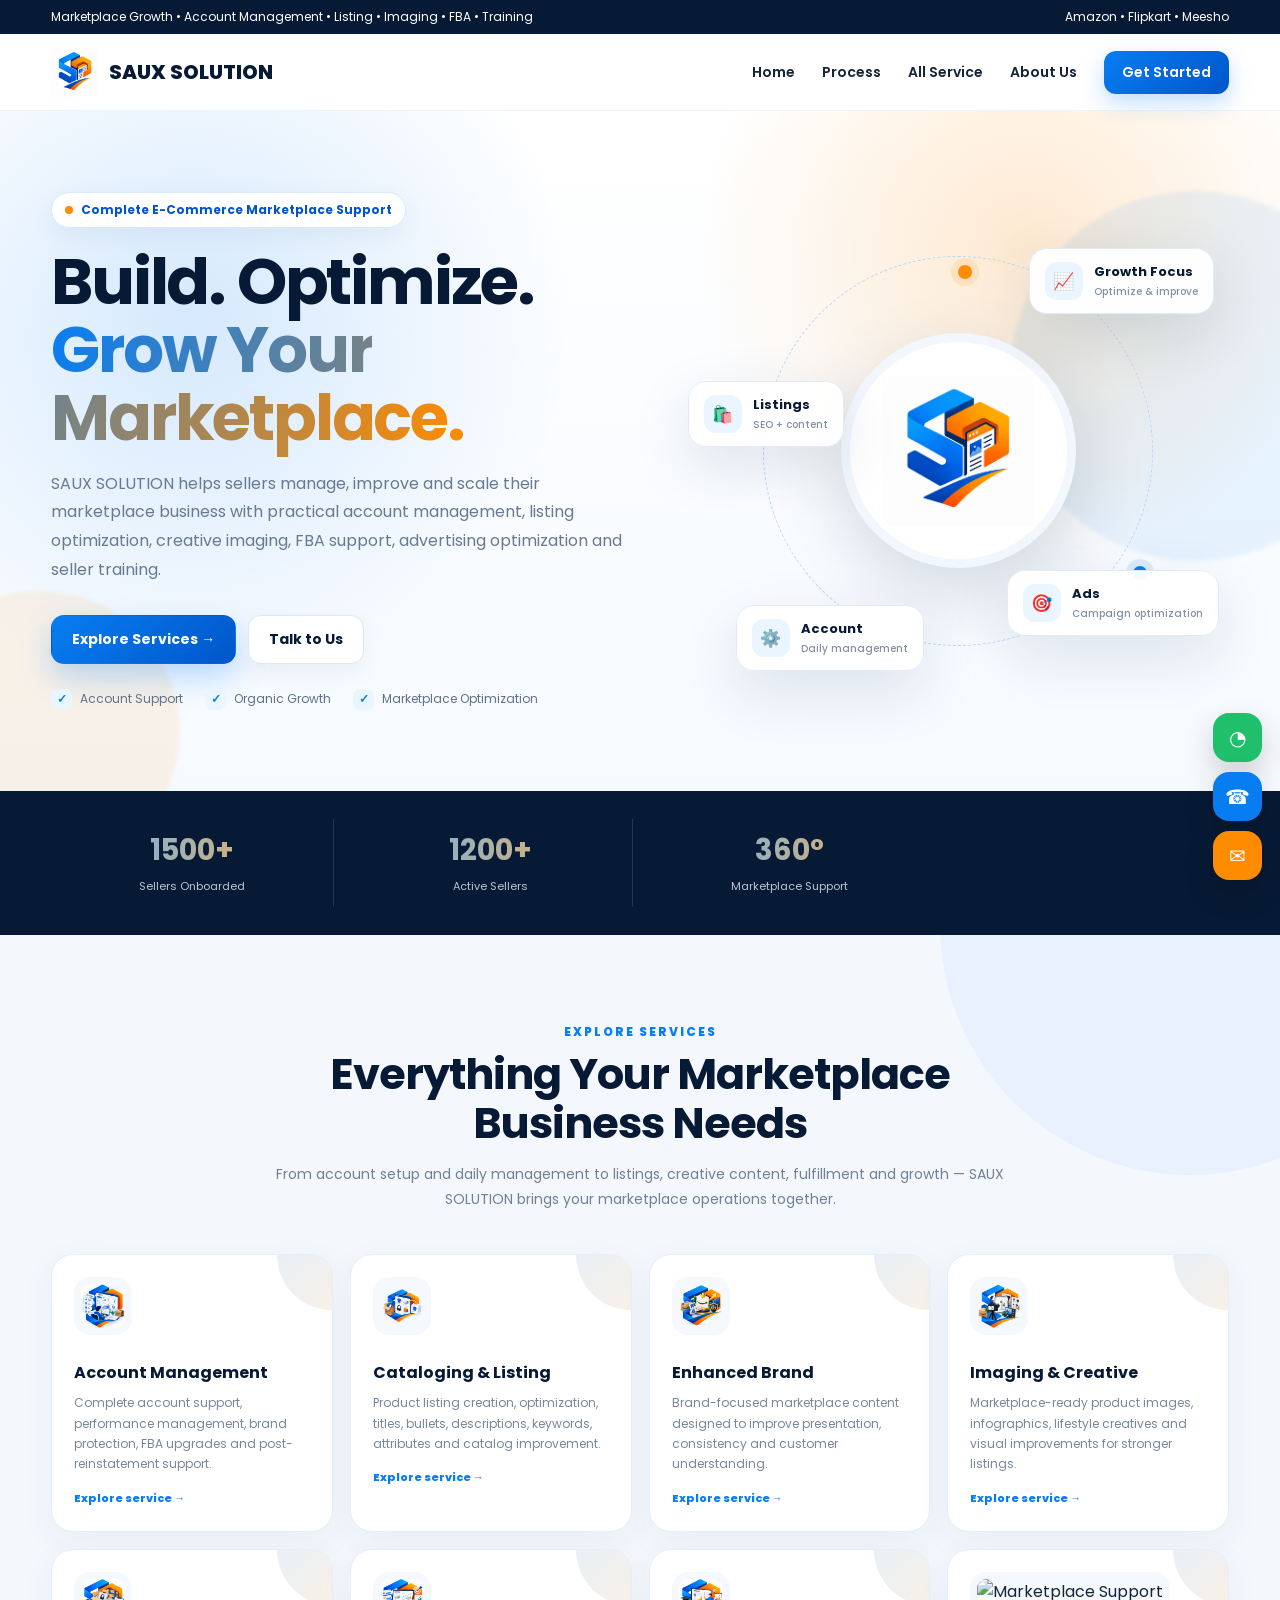
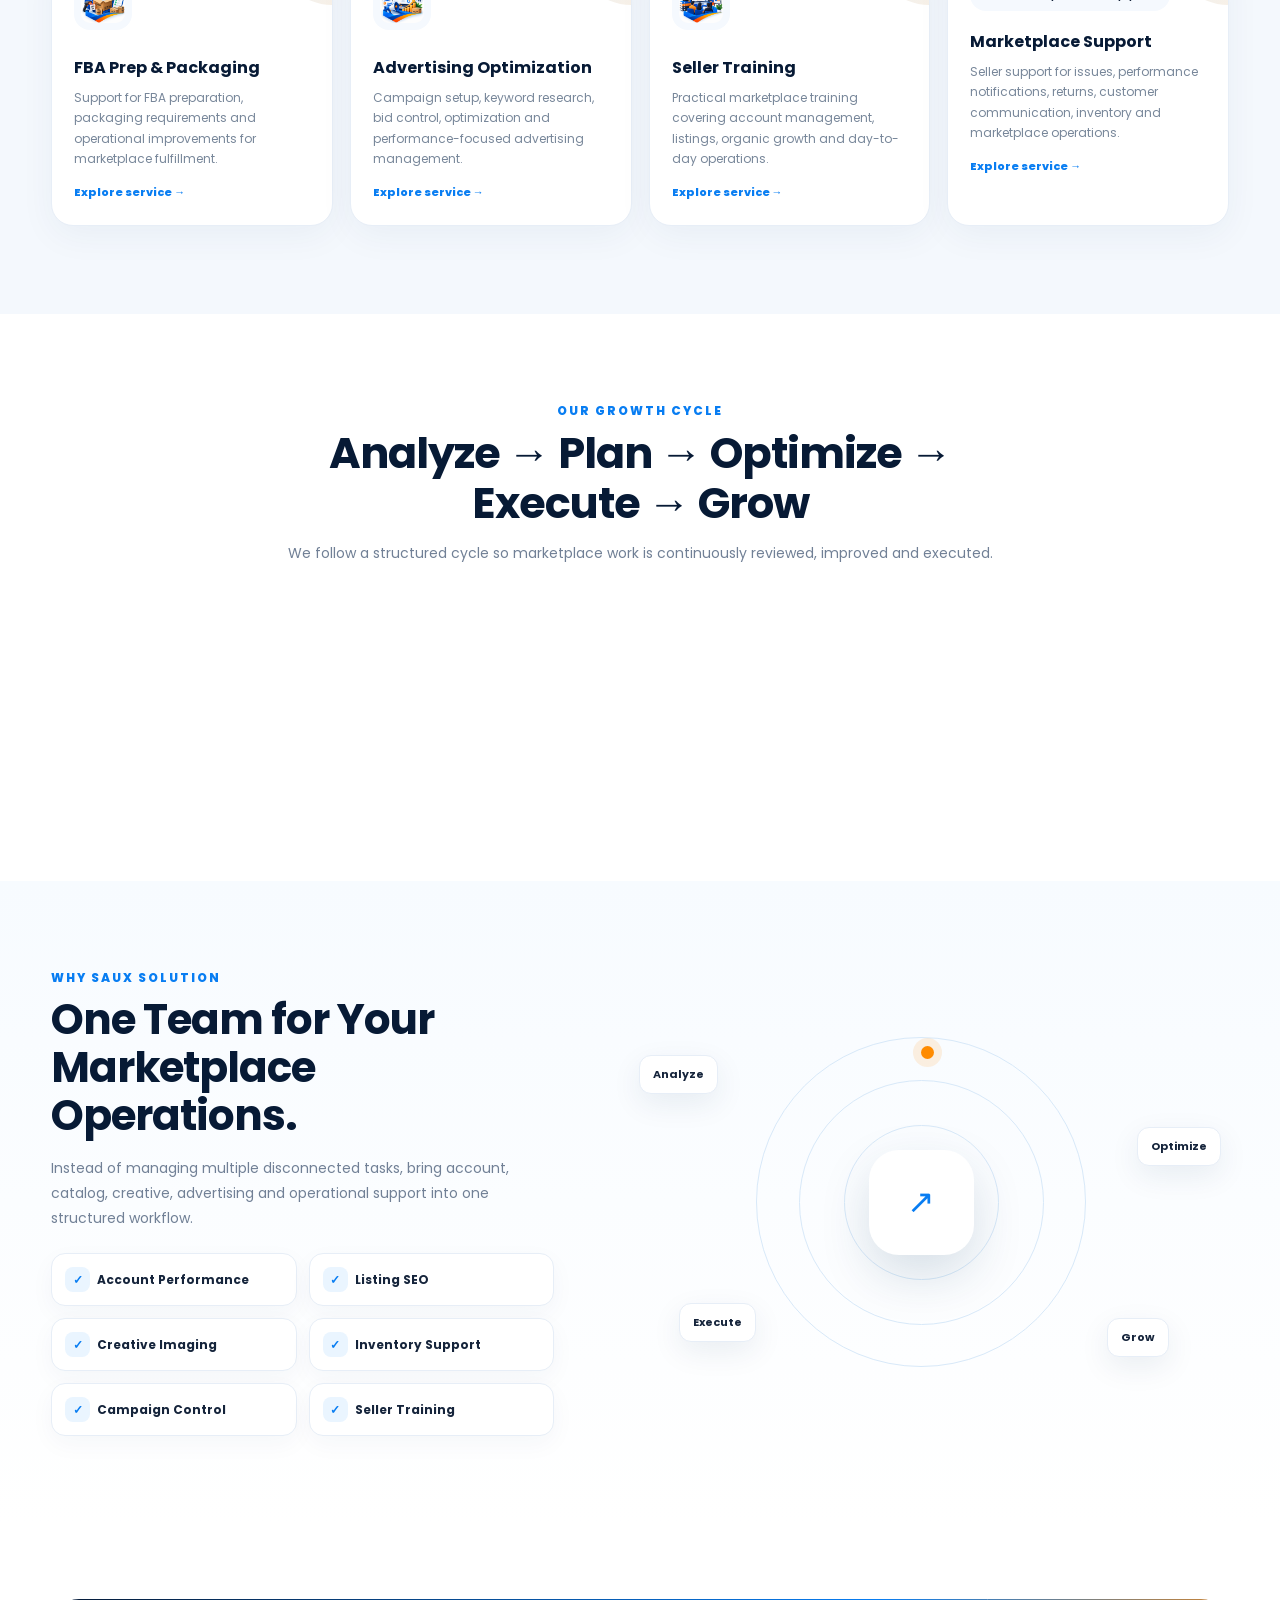
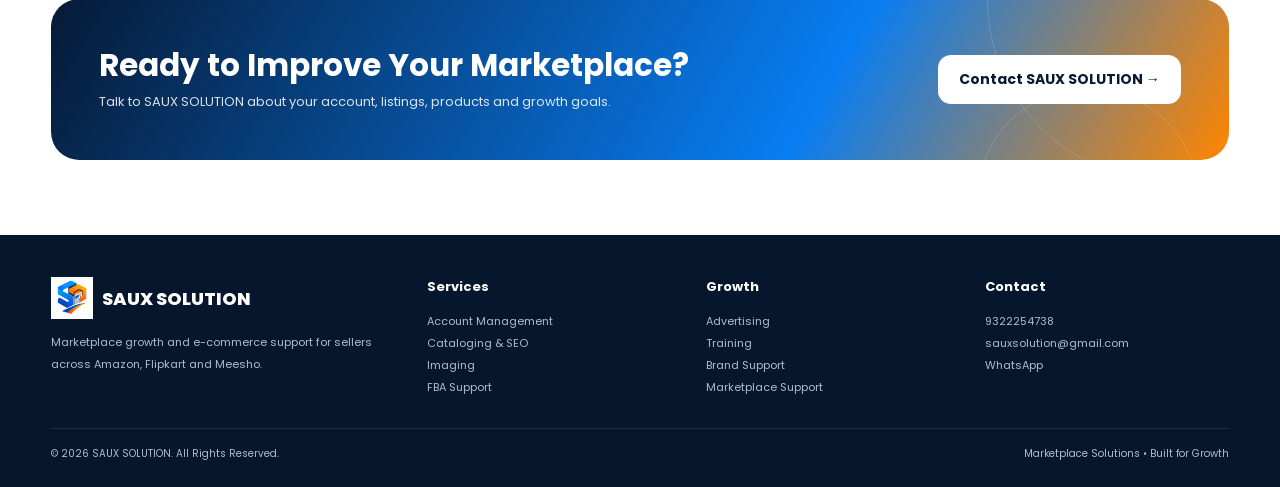
==== index.html @ 739a2279 "Update index.html" ====
<!DOCTYPE html>
<html lang="en">
<head>
<meta charset="UTF-8">
<meta name="viewport" content="width=device-width, initial-scale=1.0">
<title>SAUX SOLUTION | E-Commerce Growth & Marketplace Solutions</title>
<meta name="description" content="SAUX SOLUTION helps sellers grow across Amazon with account management, listing optimization, imaging, FBA support, advertising, training and marketplace solutions.">
<link rel="preconnect" href="https://fonts.googleapis.com">
<link rel="preconnect" href="https://fonts.gstatic.com" crossorigin>
<link href="https://fonts.googleapis.com/css2?family=Poppins:wght@400;500;600;700;800&display=swap" rel="stylesheet">

<style>
:root{
  --blue:#087df2;
  --blue2:#0056c9;
  --orange:#ff8b00;
  --orange2:#ff5a00;
  --navy:#071a35;
  --text:#15243b;
  --muted:#718096;
  --soft:#f4f8fd;
  --white:#fff;
  --line:#e7eef7;
  --shadow:0 20px 60px rgba(9,48,91,.12);
}
*{box-sizing:border-box;margin:0;padding:0}
html{scroll-behavior:smooth}
body{font-family:Poppins,Arial,sans-serif;color:var(--text);background:#fff;overflow-x:hidden}
a{text-decoration:none;color:inherit}
button{font:inherit}
.container{width:min(1180px,92%);margin:auto}
.topbar{background:var(--navy);color:#fff;font-size:12px;padding:8px 0}
.topbar .container{display:flex;justify-content:space-between;gap:20px}
header{position:sticky;top:0;z-index:1000;background:rgba(255,255,255,.94);backdrop-filter:blur(16px);border-bottom:1px solid rgba(8,125,242,.08)}
.nav{height:76px;display:flex;align-items:center;justify-content:space-between}
.brand{display:flex;align-items:center;gap:10px;font-weight:800;font-size:20px;color:var(--navy)}
.brand img{width:48px;height:48px;object-fit:contain}
.navlinks{display:flex;align-items:center;gap:27px;font-size:14px;font-weight:600}
.navlinks a{position:relative}
.navlinks a:after{content:"";position:absolute;left:0;bottom:-8px;width:0;height:2px;background:linear-gradient(90deg,var(--blue),var(--orange));transition:.3s}
.navlinks a:hover:after{width:100%}
.nav-cta{padding:11px 18px;border-radius:12px;color:#fff!important;background:linear-gradient(135deg,var(--blue),var(--blue2));box-shadow:0 9px 22px rgba(8,125,242,.25)}
.nav-cta:after{display:none}

.hero{position:relative;min-height:680px;display:flex;align-items:center;overflow:hidden;background:
 radial-gradient(circle at 80% 20%,rgba(255,139,0,.18),transparent 28%),
 radial-gradient(circle at 15% 30%,rgba(8,125,242,.16),transparent 32%),
 linear-gradient(180deg,#fff,#f6faff)}
.blob{position:absolute;border-radius:50%;filter:blur(2px);pointer-events:none}
.blob.one{width:370px;height:370px;background:rgba(8,125,242,.08);right:-100px;top:80px;animation:float 8s ease-in-out infinite}
.blob.two{width:280px;height:280px;background:rgba(255,139,0,.09);left:-100px;bottom:-80px;animation:float 10s ease-in-out infinite reverse}
.hero-grid{display:grid;grid-template-columns:1.04fr .96fr;gap:50px;align-items:center;position:relative;z-index:2}
.badge{display:inline-flex;align-items:center;gap:8px;padding:8px 13px;border:1px solid #d9e9fb;background:#fff;border-radius:999px;color:var(--blue2);font-size:12px;font-weight:700;box-shadow:0 8px 25px rgba(9,48,91,.06)}
.pulse-dot{width:8px;height:8px;background:var(--orange);border-radius:50%;box-shadow:0 0 0 0 rgba(255,139,0,.55);animation:pulse 1.8s infinite}
.hero h1{font-size:clamp(40px,5vw,68px);line-height:1.06;letter-spacing:-2.2px;margin:20px 0 18px;color:var(--navy)}
.hero h1 span{background:linear-gradient(100deg,var(--blue),var(--orange));-webkit-background-clip:text;background-clip:text;color:transparent}
.hero p{max-width:610px;color:#687992;font-size:16px;line-height:1.8}
.actions{display:flex;gap:12px;margin:30px 0 25px;flex-wrap:wrap}
.btn{display:inline-flex;align-items:center;justify-content:center;gap:9px;padding:13px 20px;border-radius:13px;font-size:14px;font-weight:700;transition:.25s;border:1px solid transparent}
.btn:hover{transform:translateY(-3px)}
.btn-primary{background:linear-gradient(135deg,var(--blue),var(--blue2));color:#fff;box-shadow:0 14px 30px rgba(8,125,242,.25)}
.btn-secondary{background:#fff;border-color:#dce8f5;color:var(--navy);box-shadow:0 9px 25px rgba(9,48,91,.06)}
.trust{display:flex;gap:22px;flex-wrap:wrap;margin-top:12px}
.trust-item{display:flex;align-items:center;gap:8px;color:#607088;font-size:12px}
.check{width:21px;height:21px;border-radius:7px;display:grid;place-items:center;background:#e9f6ff;color:var(--blue);font-weight:800}

.hero-visual{position:relative;min-height:510px;display:grid;place-items:center}
.orbit{width:390px;height:390px;border-radius:50%;border:1px dashed #b9d7f7;position:absolute;animation:spin 26s linear infinite}
.orbit:before,.orbit:after{content:"";position:absolute;width:14px;height:14px;border-radius:50%;background:var(--orange);top:8px;left:50%;box-shadow:0 0 0 7px rgba(255,139,0,.12)}
.orbit:after{top:auto;left:auto;right:5px;bottom:65px;background:var(--blue);box-shadow:0 0 0 7px rgba(8,125,242,.12)}
.core{width:235px;height:235px;border-radius:50%;background:#fff;box-shadow:0 25px 70px rgba(7,42,81,.16);display:flex;align-items:center;justify-content:center;position:relative;z-index:3;border:9px solid #f1f7fd}
.core img{width:150px;height:150px;object-fit:contain}
.float-card{position:absolute;background:rgba(255,255,255,.96);border:1px solid #e1ecf8;box-shadow:var(--shadow);border-radius:18px;padding:13px 15px;display:flex;align-items:center;gap:11px;font-size:12px;font-weight:700;z-index:5}
.float-card b{display:block;font-size:13px;color:var(--navy)}
.float-card small{display:block;color:#8390a2;font-weight:500;margin-top:2px}
.f-icon{width:38px;height:38px;border-radius:12px;display:grid;place-items:center;font-size:17px;background:#eaf5ff}
.fc1{top:52px;right:15px;animation:float 5s ease-in-out infinite}
.fc2{left:0;top:185px;animation:float 6s ease-in-out infinite .7s}
.fc3{right:10px;bottom:70px;animation:float 5.5s ease-in-out infinite 1.2s}
.fc4{left:48px;bottom:35px;animation:float 6.5s ease-in-out infinite 1.7s}

.section{padding:88px 0}
.section-head{text-align:center;max-width:730px;margin:0 auto 42px}
.kicker{font-size:12px;text-transform:uppercase;letter-spacing:2px;font-weight:800;color:var(--blue);margin-bottom:9px}
.section-head h2{font-size:clamp(30px,4vw,43px);line-height:1.15;color:var(--navy);letter-spacing:-1px}
.section-head p{margin-top:13px;color:var(--muted);font-size:14px;line-height:1.8}

.services{background:var(--soft);position:relative;overflow:hidden}
.services:before{content:"";position:absolute;width:500px;height:500px;border-radius:50%;background:rgba(8,125,242,.05);top:-260px;right:-160px}
.service-grid{display:grid;grid-template-columns:repeat(4,1fr);gap:17px;position:relative}
.service-card{background:#fff;border:1px solid var(--line);border-radius:22px;padding:22px;min-height:235px;position:relative;overflow:hidden;transition:.3s;box-shadow:0 10px 35px rgba(15,55,95,.05)}
.service-card:hover{transform:translateY(-8px);box-shadow:0 20px 50px rgba(15,55,95,.12);border-color:#cce4fb}
.service-card:after{content:"";position:absolute;width:110px;height:110px;border-radius:50%;right:-55px;top:-55px;background:linear-gradient(135deg,rgba(8,125,242,.12),rgba(255,139,0,.12))}
.service-img{width:58px;height:58px;border-radius:16px;object-fit:contain;padding:7px;background:#f5f9fe;margin-bottom:18px}
.service-card h3{font-size:16px;color:var(--navy);margin-bottom:8px}
.service-card p{font-size:12px;line-height:1.7;color:#78879a}
.service-link{display:inline-flex;margin-top:15px;font-size:11px;font-weight:800;color:var(--blue);gap:5px}
  
.process{background:#fff}
.process-grid{display:grid;grid-template-columns:repeat(5,1fr);gap:12px}
.process-card{text-align:center;padding:24px 12px;position:relative}
.process-card:not(:last-child):after{content:"";position:absolute;width:100%;height:2px;top:48px;left:60%;background:linear-gradient(90deg,#c9e2fb,#ffd7a4)}
.process-no{width:58px;height:58px;border-radius:18px;margin:0 auto 15px;display:grid;place-items:center;color:#fff;font-weight:800;background:linear-gradient(135deg,var(--blue),var(--orange));box-shadow:0 10px 25px rgba(8,125,242,.18)}
.process-card h3{font-size:14px;color:var(--navy)}
.process-card p{font-size:11px;color:#8490a0;margin-top:7px;line-height:1.6}

.growth{background:linear-gradient(180deg,#f7fbff,#fff);overflow:hidden}
.growth-wrap{display:grid;grid-template-columns:.9fr 1.1fr;gap:60px;align-items:center}
.growth-copy h2{font-size:42px;line-height:1.15;color:var(--navy);letter-spacing:-1px}
.growth-copy p{font-size:14px;line-height:1.8;color:var(--muted);margin:15px 0 22px}
.points{display:grid;grid-template-columns:1fr 1fr;gap:12px}
.point{padding:13px;border-radius:14px;background:#fff;border:1px solid var(--line);font-size:12px;font-weight:700;box-shadow:0 8px 25px rgba(9,48,91,.04)}
.point span{display:inline-grid;place-items:center;width:25px;height:25px;border-radius:8px;background:#eaf5ff;color:var(--blue);margin-right:7px}
.growth-animation{height:370px;position:relative;display:grid;place-items:center}
.ring{position:absolute;border-radius:50%;border:1px solid #d8e9f9}
.r1{width:330px;height:330px;animation:spin 18s linear infinite}
.r2{width:245px;height:245px;animation:spin 12s linear infinite reverse}
.r3{width:155px;height:155px}
.ring-dot{position:absolute;width:13px;height:13px;border-radius:50%;background:var(--orange);top:8px;left:50%;box-shadow:0 0 0 8px rgba(255,139,0,.12)}
.growth-center{width:105px;height:105px;border-radius:30px;background:#fff;box-shadow:0 20px 50px rgba(8,54,95,.15);display:grid;place-items:center;color:var(--blue);font-size:33px;z-index:2}
.growth-tag{position:absolute;background:#fff;border:1px solid var(--line);padding:10px 13px;border-radius:12px;box-shadow:0 10px 30px rgba(9,48,91,.08);font-size:11px;font-weight:700}
.gt1{top:38px;left:25px}.gt2{right:8px;top:110px}.gt3{left:65px;bottom:45px}.gt4{right:60px;bottom:30px}

.stats{padding:28px 0;background:var(--navy);color:#fff}
.stats-grid{display:grid;grid-template-columns:repeat(4,1fr);gap:15px}
.stat{text-align:center;padding:10px;border-right:1px solid rgba(255,255,255,.12)}
.stat:last-child{border-right:0}
.stat strong{display:block;font-size:29px;background:linear-gradient(90deg,#5bb2ff,#ffb04a);-webkit-background-clip:text;background-clip:text;color:transparent}
.stat span{font-size:11px;color:#b9c6d8}

.cta{padding:75px 0}
.cta-box{border-radius:28px;padding:48px;position:relative;overflow:hidden;color:#fff;background:linear-gradient(120deg,#061a36,#087df2 65%,#ff8500)}
.cta-box:before,.cta-box:after{content:"";position:absolute;border:1px solid rgba(255,255,255,.15);border-radius:50%}
.cta-box:before{width:360px;height:360px;right:-120px;top:-180px}
.cta-box:after{width:220px;height:220px;right:30px;bottom:-150px}
.cta-content{position:relative;z-index:2;display:flex;align-items:center;justify-content:space-between;gap:25px}
.cta h2{font-size:31px;line-height:1.2}
.cta p{font-size:13px;opacity:.85;margin-top:8px}
.cta .btn{background:#fff;color:var(--navy)}

footer{background:#06162c;color:#aebdd0;padding:42px 0 25px}
.footer-grid{display:grid;grid-template-columns:1.4fr 1fr 1fr 1fr;gap:35px}
.footer-brand{color:#fff;font-size:18px;font-weight:800;display:flex;align-items:center;gap:9px;margin-bottom:12px}
.footer-brand img{width:42px;height:42px;object-fit:contain}
footer h4{color:#fff;font-size:13px;margin-bottom:13px}
footer a,footer p{font-size:11px;line-height:2}
.footer-bottom{border-top:1px solid rgba(255,255,255,.1);margin-top:30px;padding-top:17px;display:flex;justify-content:space-between;font-size:10px}

.floating{position:fixed;right:18px;bottom:20px;z-index:2000;display:flex;flex-direction:column;gap:10px}
.float-btn{width:49px;height:49px;border-radius:16px;display:grid;place-items:center;color:#fff;font-size:20px;box-shadow:0 12px 30px rgba(0,0,0,.18);transition:.25s}
.float-btn:hover{transform:translateY(-4px) scale(1.04)}
.whatsapp{background:#20bf6b}.phone{background:var(--blue)}.email{background:var(--orange)}

@keyframes float{0%,100%{transform:translateY(0)}50%{transform:translateY(-12px)}}
@keyframes spin{to{transform:rotate(360deg)}}
@keyframes pulse{70%{box-shadow:0 0 0 9px rgba(255,139,0,0)}100%{box-shadow:0 0 0 0 rgba(255,139,0,0)}}

@media(max-width:1000px){
  .navlinks{gap:14px}.hero-grid,.growth-wrap{grid-template-columns:1fr}.hero{min-height:auto;padding:70px 0}.hero-visual{min-height:440px}.service-grid{grid-template-columns:repeat(2,1fr)}.process-grid{grid-template-columns:repeat(3,1fr)}.process-card:after{display:none}.footer-grid{grid-template-columns:2fr 1fr 1fr}
}
@media(max-width:700px){
  .topbar{display:none}.nav{height:66px}.brand img{width:42px;height:42px}.brand{font-size:17px}.navlinks a:not(.nav-cta){display:none}.hero{padding:48px 0 35px}.hero h1{font-size:41px;letter-spacing:-1.5px}.hero p{font-size:14px}.hero-visual{transform:scale(.82);margin:-30px 0 -55px;min-height:390px}.service-grid,.market-grid,.stats-grid{grid-template-columns:1fr}.process-grid{grid-template-columns:1fr 1fr}.growth-copy h2{font-size:34px}.points{grid-template-columns:1fr}.cta-box{padding:34px 25px}.cta-content{flex-direction:column;align-items:flex-start}.footer-grid{grid-template-columns:1fr 1fr}.footer-grid>div:first-child{grid-column:1/-1}.footer-bottom{flex-direction:column;gap:6px}.section{padding:65px 0}
}
@media(max-width:430px){
  .service-grid{grid-template-columns:1fr}.process-grid{grid-template-columns:1fr}.hero-visual{transform:scale(.72);margin:-70px 0 -90px}.footer-grid{grid-template-columns:1fr}
}
</style>
</head>

<body>
<div class="topbar">
  <div class="container">
    <span>Marketplace Growth • Account Management • Listing • Imaging • FBA • Training</span>
    <span>Amazon • Flipkart • Meesho</span>
  </div>
</div>

<header>
  <div class="container nav">
    <a class="brand" href="index.html">
      <img src="assets/logo.png" alt="SAUX SOLUTION">
      <span>SAUX SOLUTION</span>
    </a>
    <nav class="navlinks">
      <a href="index.html">Home</a>
      <a href="#process">Process</a>
      <a href="service.html">All Service</a>
      <a href="about.html">About Us</a>
      <a class="nav-cta" href="#contact">Get Started</a>
    </nav>
  </div>
</header>

<main>
<section class="hero">
  <div class="blob one"></div><div class="blob two"></div>
  <div class="container hero-grid">
    <div>
      <div class="badge"><i class="pulse-dot"></i> Complete E-Commerce Marketplace Support</div>
      <h1>Build. Optimize.<br><span>Grow Your Marketplace.</span></h1>
      <p>
        SAUX SOLUTION helps sellers manage, improve and scale their marketplace
        business with practical account management, listing optimization,
        creative imaging, FBA support, advertising optimization and seller training.
      </p>
      <div class="actions">
        <a class="btn btn-primary" href="service.html">Explore Services →</a>
        <a class="btn btn-secondary" href="tel:9322254738">Talk to Us</a>
      </div>
      <div class="trust">
        <div class="trust-item"><span class="check">✓</span> Account Support</div>
        <div class="trust-item"><span class="check">✓</span> Organic Growth</div>
        <div class="trust-item"><span class="check">✓</span> Marketplace Optimization</div>
      </div>
    </div>

    <div class="hero-visual">
      <div class="orbit"></div>
      <div class="core"><img src="assets/logo.png" alt="SAUX SOLUTION Logo"></div>

      <div class="float-card fc1">
        <div class="f-icon">📈</div><div><b>Growth Focus</b><small>Optimize & improve</small></div>
      </div>
      <div class="float-card fc2">
        <div class="f-icon">🛍️</div><div><b>Listings</b><small>SEO + content</small></div>
      </div>
      <div class="float-card fc3">
        <div class="f-icon">🎯</div><div><b>Ads</b><small>Campaign optimization</small></div>
      </div>
      <div class="float-card fc4">
        <div class="f-icon">⚙️</div><div><b>Account</b><small>Daily management</small></div>
      </div>
    </div>
  </div>
</section>

<section class="stats">
  <div class="container stats-grid">
    <div class="stat"><strong>1500+</strong><span>Sellers Onboarded</span></div>
    <div class="stat"><strong>1200+</strong><span>Active Sellers</span></div>
    <div class="stat"><strong>360°</strong><span>Marketplace Support</span></div>
  </div>
</section>

<section class="section services" id="services">
  <div class="container">
    <div class="section-head">
      <div class="kicker">Explore Services</div>
      <h2>Everything Your Marketplace Business Needs</h2>
      <p>From account setup and daily management to listings, creative content, fulfillment and growth — SAUX SOLUTION brings your marketplace operations together.</p>
    </div>

    <div class="service-grid">
      <a class="service-card" href="service.html#account-management">
        <img class="service-img" src="assets/Account Management.png" alt="Account Management">
        <h3>Account Management</h3>
        <p>Complete account support, performance management, brand protection, FBA upgrades and post-reinstatement support.</p>
        <span class="service-link">Explore service →</span>
      </a>
      <a class="service-card" href="service.html#cataloging">
        <img class="service-img" src="assets/Cataloging.png" alt="Cataloging">
        <h3>Cataloging & Listing</h3>
        <p>Product listing creation, optimization, titles, bullets, descriptions, keywords, attributes and catalog improvement.</p>
        <span class="service-link">Explore service →</span>
      </a>
      <a class="service-card" href="service.html#brand">
        <img class="service-img" src="assets/Enhanced Brand.png" alt="Enhanced Brand">
        <h3>Enhanced Brand</h3>
        <p>Brand-focused marketplace content designed to improve presentation, consistency and customer understanding.</p>
        <span class="service-link">Explore service →</span>
      </a>
      <a class="service-card" href="service.html#imaging">
        <img class="service-img" src="assets/Imaging.png" alt="Imaging">
        <h3>Imaging & Creative</h3>
        <p>Marketplace-ready product images, infographics, lifestyle creatives and visual improvements for stronger listings.</p>
        <span class="service-link">Explore service →</span>
      </a>
      <a class="service-card" href="service.html#fba">
        <img class="service-img" src="assets/FBA Prep & Packaging.png" alt="FBA Prep and Packaging">
        <h3>FBA Prep & Packaging</h3>
        <p>Support for FBA preparation, packaging requirements and operational improvements for marketplace fulfillment.</p>
        <span class="service-link">Explore service →</span>
      </a>
      <a class="service-card" href="service.html#advertising">
        <img class="service-img" src="assets/Advertising Optimization.png" alt="Advertising Optimization">
        <h3>Advertising Optimization</h3>
        <p>Campaign setup, keyword research, bid control, optimization and performance-focused advertising management.</p>
        <span class="service-link">Explore service →</span>
      </a>
      <a class="service-card" href="service.html#training">
        <img class="service-img" src="assets/Training.png" alt="Training">
        <h3>Seller Training</h3>
        <p>Practical marketplace training covering account management, listings, organic growth and day-to-day operations.</p>
        <span class="service-link">Explore service →</span>
      </a>
      <a class="service-card" href="service.html#support">
        <img class="service-img" src="assets/Support.png" alt="Marketplace Support">
        <h3>Marketplace Support</h3>
        <p>Seller support for issues, performance notifications, returns, customer communication, inventory and marketplace operations.</p>
        <span class="service-link">Explore service →</span>
      </a>
    </div>
  </div>
</section>
  
<section class="section process" id="process">
  <div class="container">
    <div class="section-head">
      <div class="kicker">Our Growth Cycle</div>
      <h2>Analyze → Plan → Optimize → Execute → Grow</h2>
      <p>We follow a structured cycle so marketplace work is continuously reviewed, improved and executed.</p>
    </div>
    <div class="process-grid">
      <div class="process-card"><div class="process-no">01</div><h3>Analyze</h3><p>Understand account, listings, products and performance.</p></div>
      <div class="process-card"><div class="process-no">02</div><h3>Plan</h3><p>Create practical priorities and an action plan.</p></div>
      <div class="process-card"><div class="process-no">03</div><h3>Optimize</h3><p>Improve listings, keywords, images and campaigns.</p></div>
      <div class="process-card"><div class="process-no">04</div><h3>Execute</h3><p>Implement changes across marketplace operations.</p></div>
      <div class="process-card"><div class="process-no">05</div><h3>Grow</h3><p>Monitor results, improve continuously and scale.</p></div>
    </div>
  </div>
</section>

<section class="section growth">
  <div class="container growth-wrap">
    <div class="growth-copy">
      <div class="kicker">Why SAUX SOLUTION</div>
      <h2>One Team for Your Marketplace Operations.</h2>
      <p>Instead of managing multiple disconnected tasks, bring account, catalog, creative, advertising and operational support into one structured workflow.</p>
      <div class="points">
        <div class="point"><span>✓</span>Account Performance</div>
        <div class="point"><span>✓</span>Listing SEO</div>
        <div class="point"><span>✓</span>Creative Imaging</div>
        <div class="point"><span>✓</span>Inventory Support</div>
        <div class="point"><span>✓</span>Campaign Control</div>
        <div class="point"><span>✓</span>Seller Training</div>
      </div>
    </div>
    <div class="growth-animation" aria-label="Animated marketplace growth graphic">
      <div class="ring r1"><i class="ring-dot"></i></div>
      <div class="ring r2"></div>
      <div class="ring r3"></div>
      <div class="growth-center">↗</div>
      <div class="growth-tag gt1">Analyze</div>
      <div class="growth-tag gt2">Optimize</div>
      <div class="growth-tag gt3">Execute</div>
      <div class="growth-tag gt4">Grow</div>
    </div>
  </div>
</section>

<section class="cta" id="contact">
  <div class="container">
    <div class="cta-box">
      <div class="cta-content">
        <div>
          <h2>Ready to Improve Your Marketplace?</h2>
          <p>Talk to SAUX SOLUTION about your account, listings, products and growth goals.</p>
        </div>
        <a class="btn" href="tel:9322254738">Contact SAUX SOLUTION →</a>
      </div>
    </div>
  </div>
</section>
</main>

<footer>
  <div class="container">
    <div class="footer-grid">
      <div>
        <div class="footer-brand"><img src="assets/logo.png" alt="">SAUX SOLUTION</div>
        <p>Marketplace growth and e-commerce support for sellers across Amazon, Flipkart and Meesho.</p>
      </div>
      <div>
        <h4>Services</h4>
        <p><a href="service.html">Account Management</a></p>
        <p><a href="service.html">Cataloging & SEO</a></p>
        <p><a href="service.html">Imaging</a></p>
        <p><a href="service.html">FBA Support</a></p>
      </div>
      <div>
        <h4>Growth</h4>
        <p><a href="service.html">Advertising</a></p>
        <p><a href="service.html">Training</a></p>
        <p><a href="service.html">Brand Support</a></p>
        <p><a href="service.html">Marketplace Support</a></p>
      </div>
      <div>
        <h4>Contact</h4>
        <p><a href="tel:9322254738">9322254738</a></p>
        <p><a href="mailto:sauxsolution@gmail.com">sauxsolution@gmail.com</a></p>
        <p><a href="https://wa.me/919322254738">WhatsApp</a></p>
      </div>
    </div>
    <div class="footer-bottom">
      <span>© 2026 SAUX SOLUTION. All Rights Reserved.</span>
      <span>Marketplace Solutions • Built for Growth</span>
    </div>
  </div>
</footer>

<div class="floating">
  <a class="float-btn whatsapp" href="https://wa.me/919322254738" target="_blank" aria-label="WhatsApp">◔</a>
  <a class="float-btn phone" href="tel:9322254738" aria-label="Call">☎</a>
  <a class="float-btn email" href="mailto:sauxsolution@gmail.com" aria-label="Email">✉</a>
</div>

<script>
/* Lightweight scroll reveal */
const reveal = new IntersectionObserver((entries)=>{
  entries.forEach(e=>{
    if(e.isIntersecting){
      e.target.style.opacity='1';
      e.target.style.transform='translateY(0)';
      reveal.unobserve(e.target);
    }
  });
},{threshold:.08});

document.querySelectorAll('.service-card,.market,.process-card,.point').forEach((el,i)=>{
  el.style.opacity='0';
  el.style.transform='translateY(18px)';
  el.style.transition=`opacity .55s ease ${Math.min(i*45,300)}ms, transform .55s ease ${Math.min(i*45,300)}ms`;
  reveal.observe(el);
});
</script>
</body>
</html>
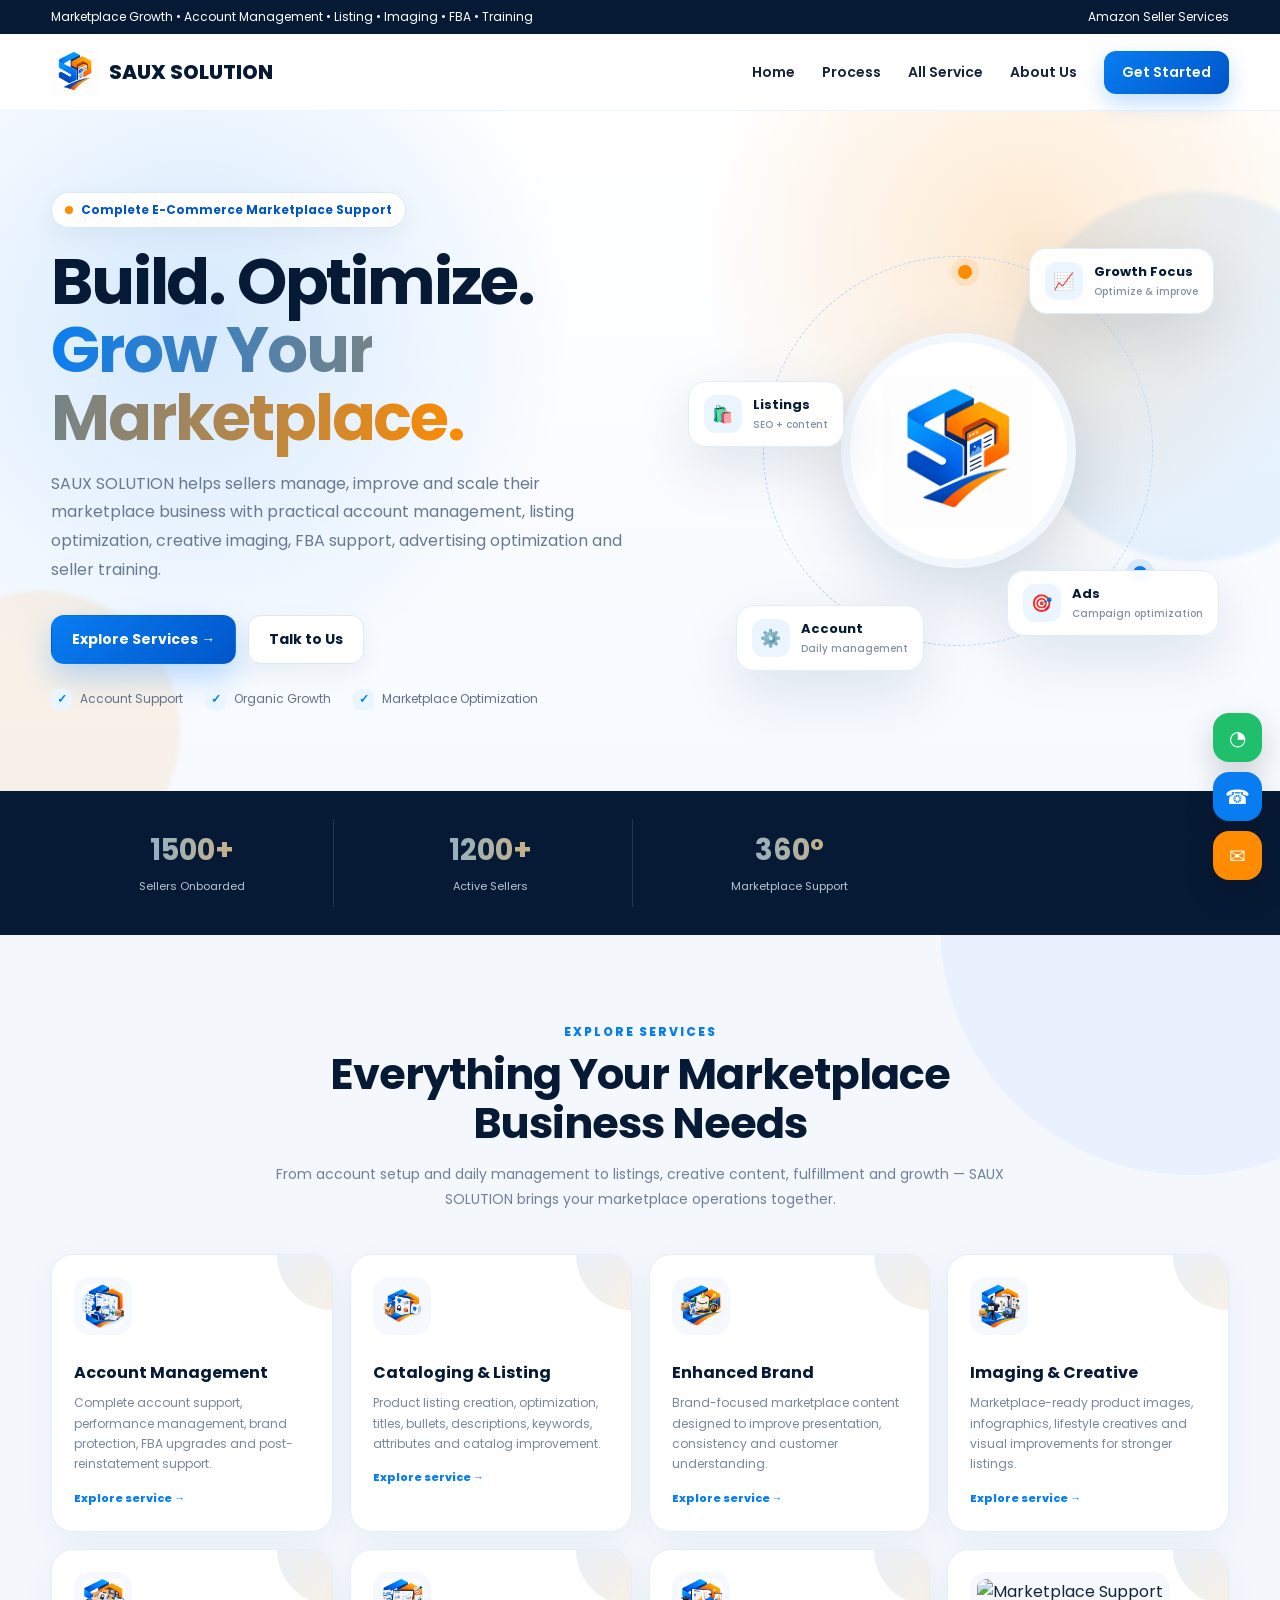
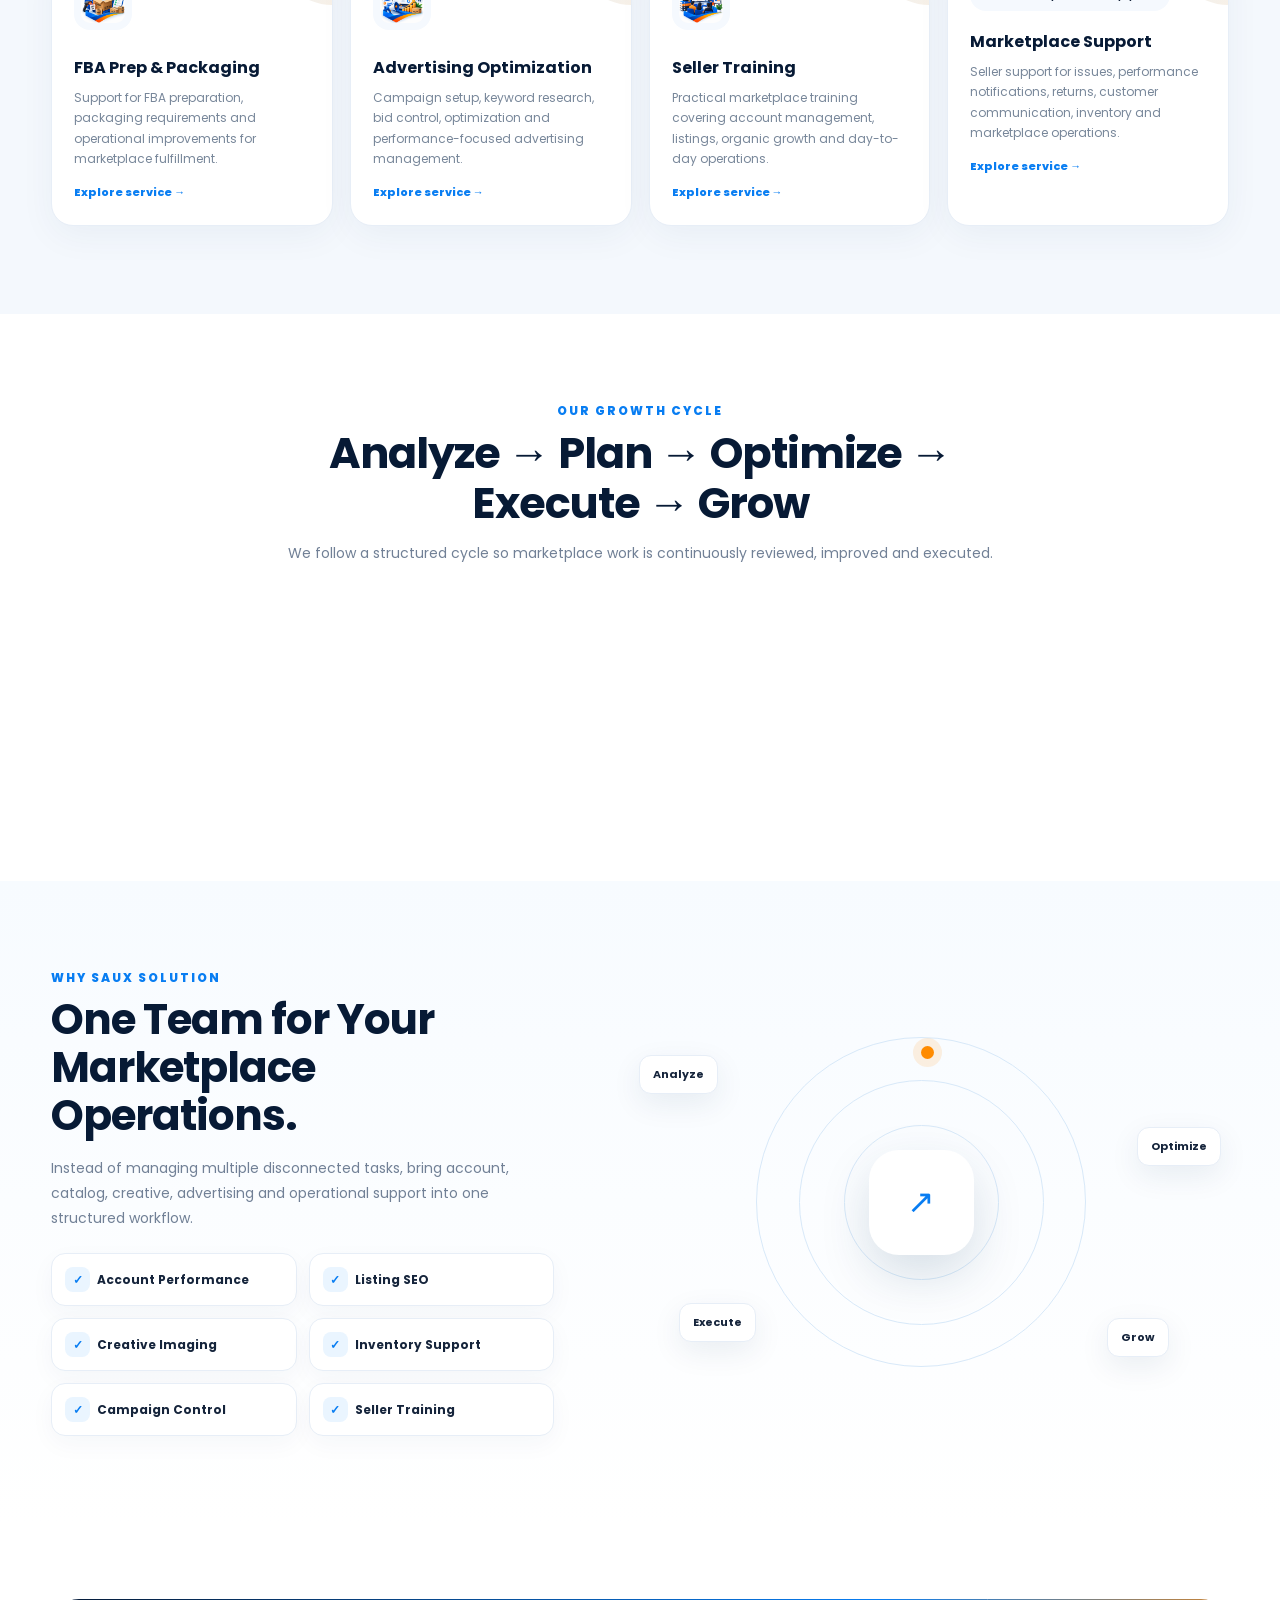
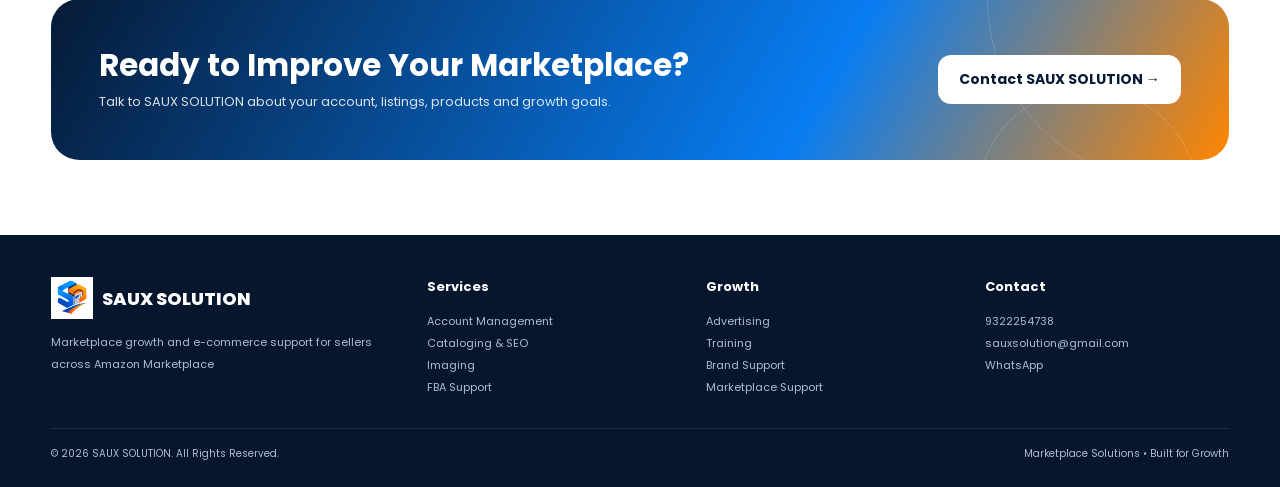
==== commit 69b80496: "Update index.html" ====
--- a/index.html
+++ b/index.html
@@ -171,7 +171,7 @@
 <div class="topbar">
   <div class="container">
     <span>Marketplace Growth • Account Management • Listing • Imaging • FBA • Training</span>
-    <span>Amazon • Flipkart • Meesho</span>
+    <span>Amazon Seller Services</span>
   </div>
 </div>
 
@@ -368,7 +368,7 @@
     <div class="footer-grid">
       <div>
         <div class="footer-brand"><img src="assets/logo.png" alt="">SAUX SOLUTION</div>
-        <p>Marketplace growth and e-commerce support for sellers across Amazon, Flipkart and Meesho.</p>
+        <p>Marketplace growth and e-commerce support for sellers across Amazon Marketplace </p>
       </div>
       <div>
         <h4>Services</h4>
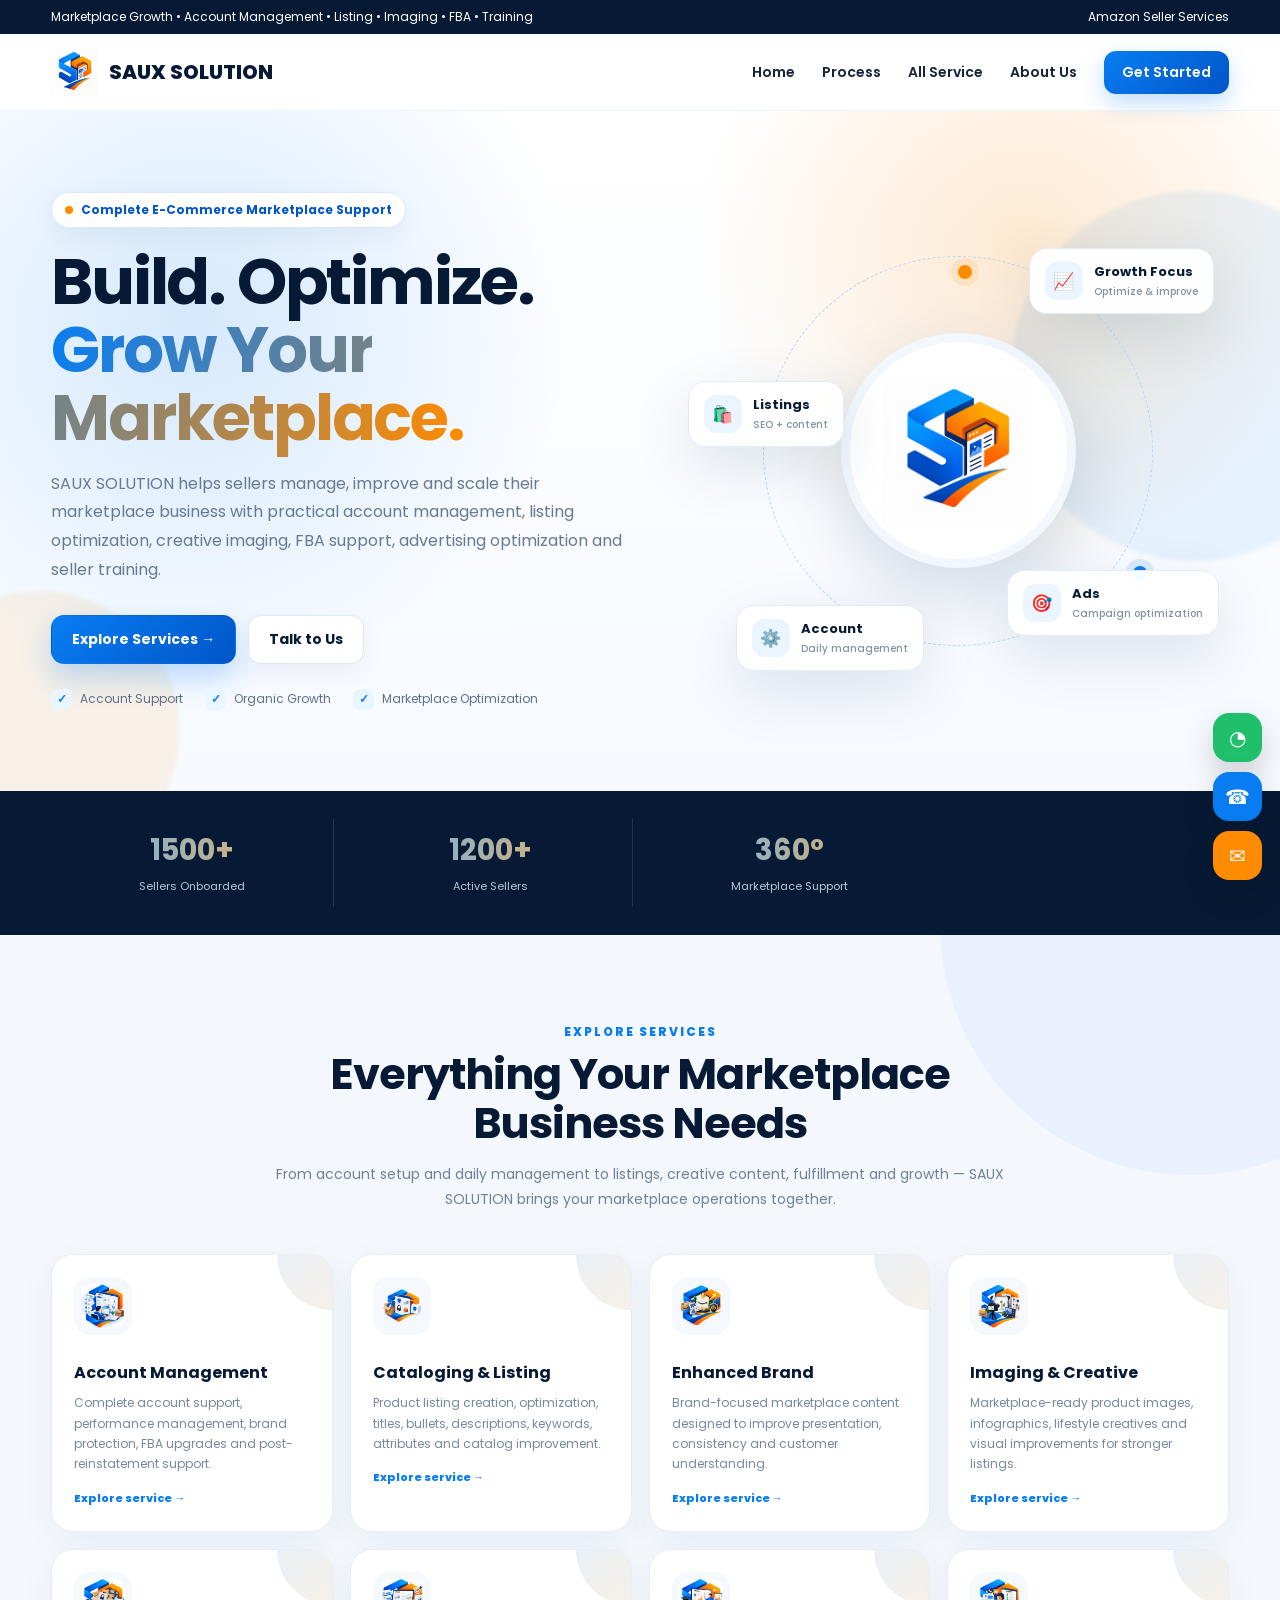
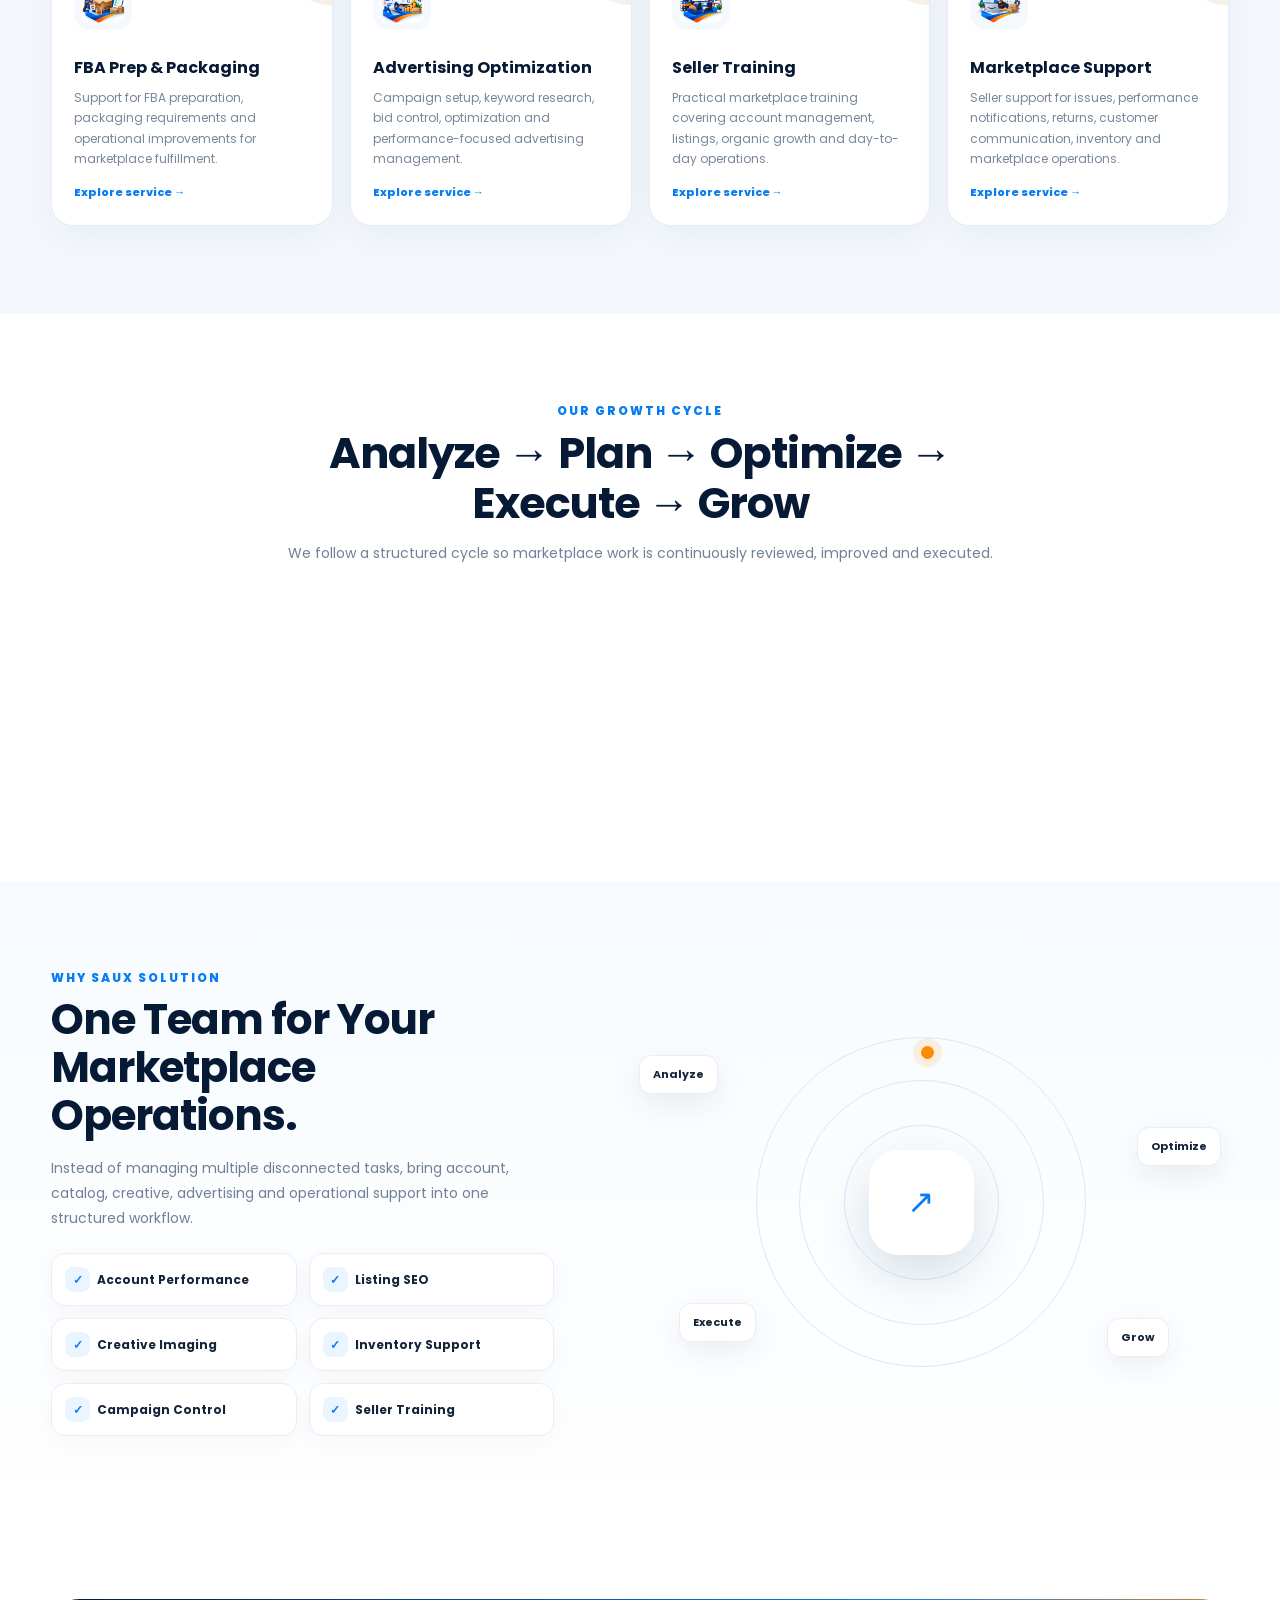
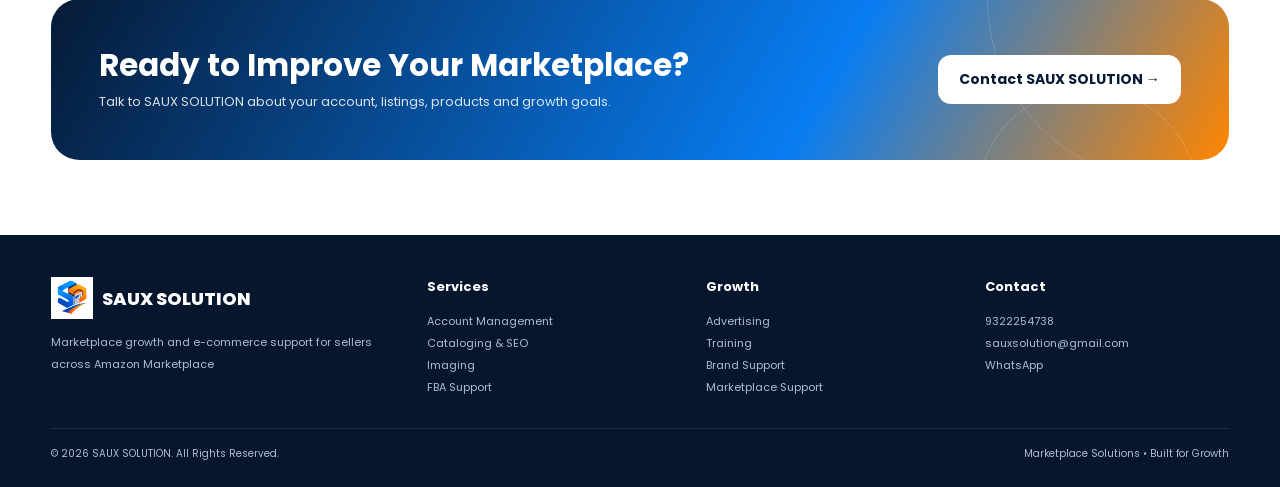
==== commit c18134ba: "Update index.html" ====
--- a/index.html
+++ b/index.html
@@ -294,7 +294,7 @@
         <span class="service-link">Explore service →</span>
       </a>
       <a class="service-card" href="service.html#support">
-        <img class="service-img" src="assets/Support.png" alt="Marketplace Support">
+        <img class="service-img" src="assets/Marketplace Support.png" alt="Marketplace Support">
         <h3>Marketplace Support</h3>
         <p>Seller support for issues, performance notifications, returns, customer communication, inventory and marketplace operations.</p>
         <span class="service-link">Explore service →</span>
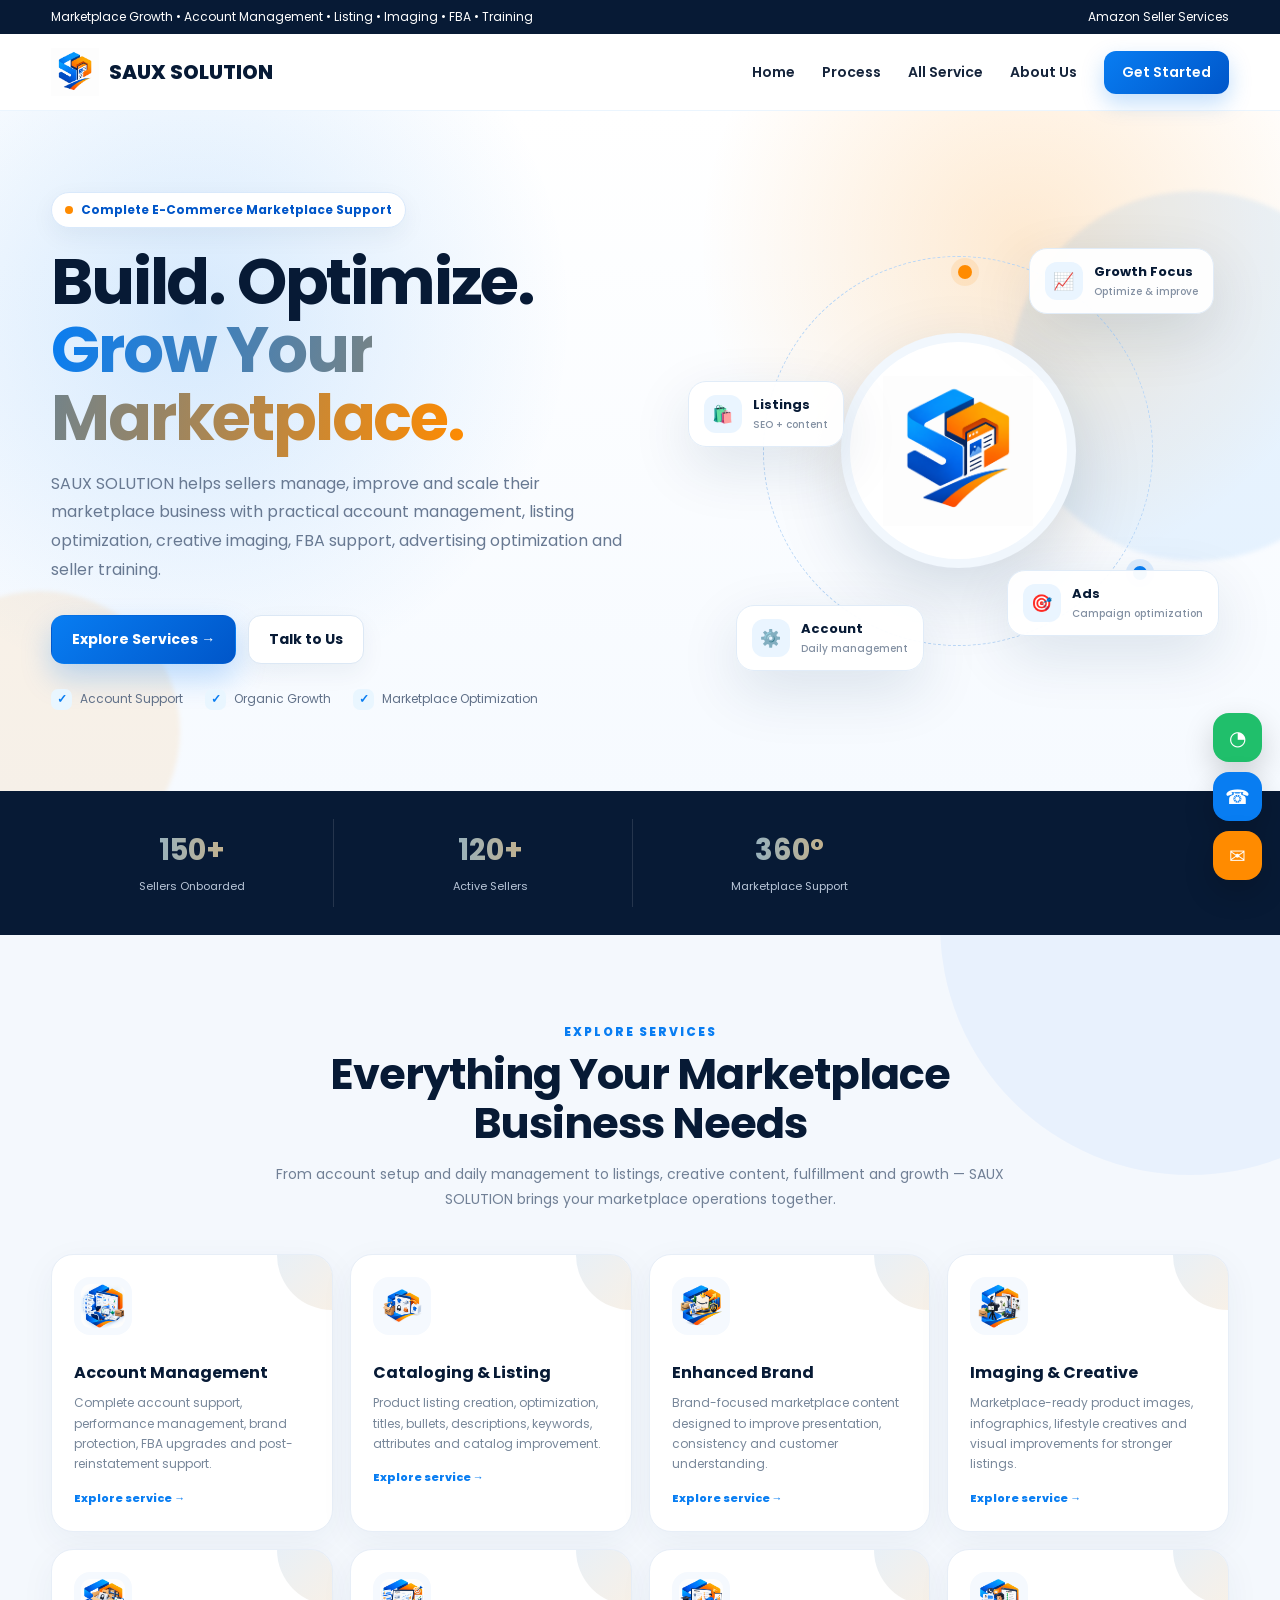
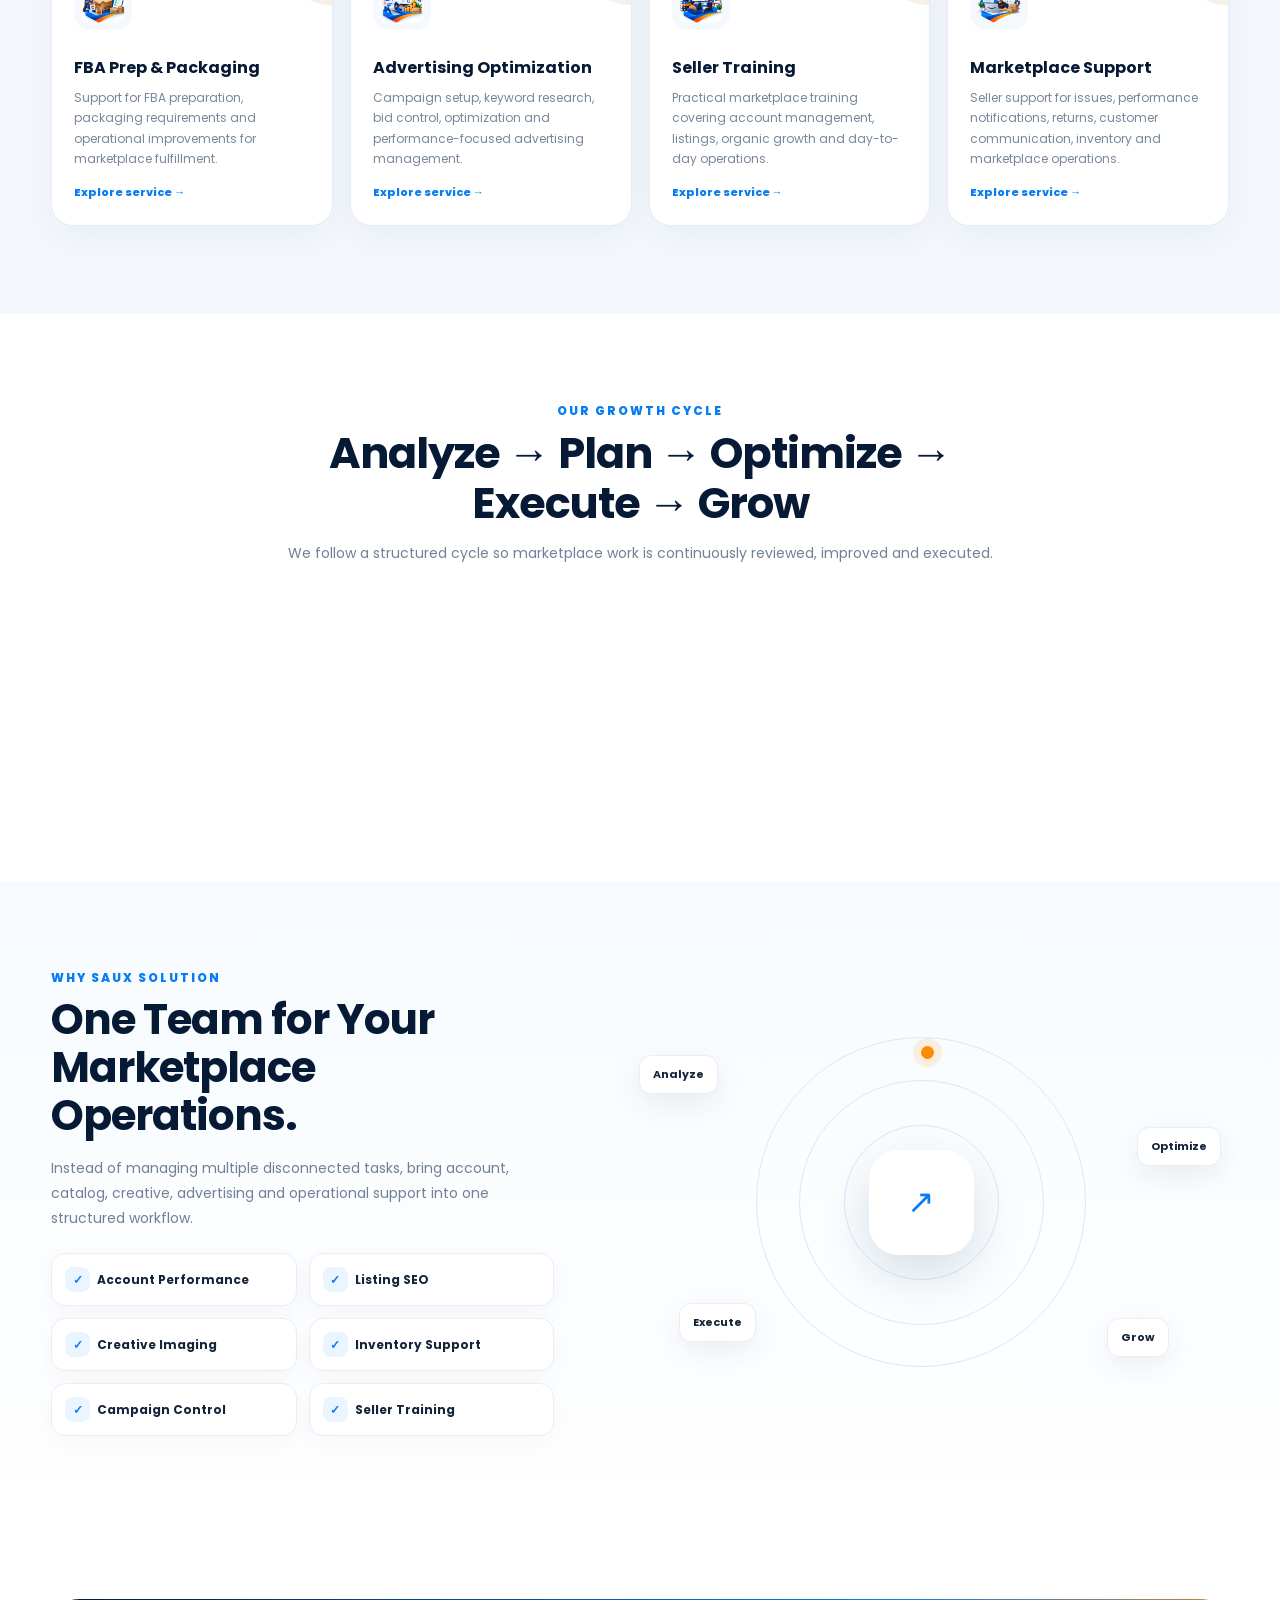
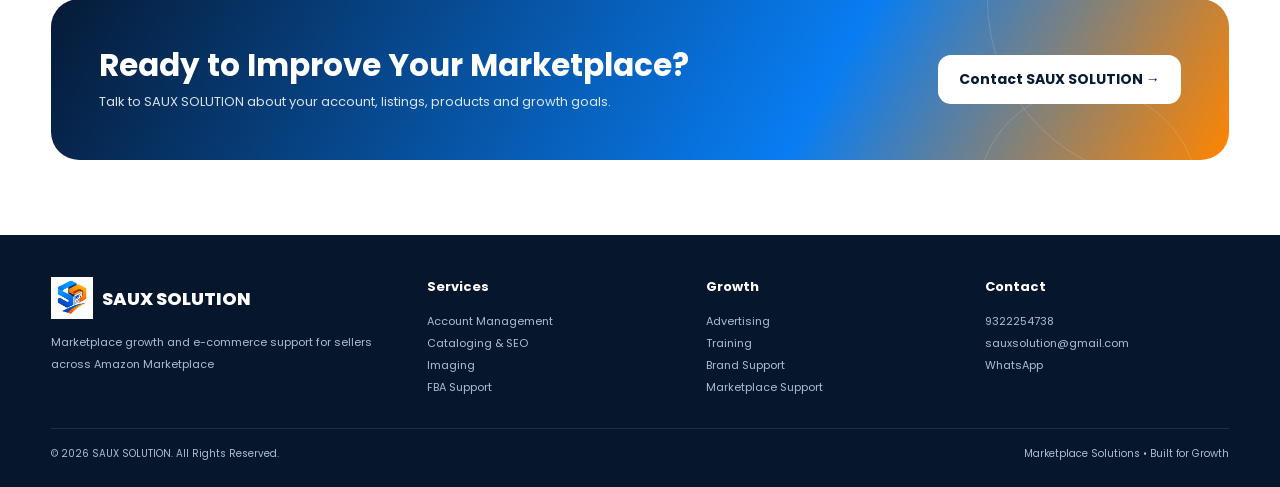
==== commit 082f5656: "Update index.html" ====
--- a/index.html
+++ b/index.html
@@ -236,8 +236,8 @@
 
 <section class="stats">
   <div class="container stats-grid">
-    <div class="stat"><strong>1500+</strong><span>Sellers Onboarded</span></div>
-    <div class="stat"><strong>1200+</strong><span>Active Sellers</span></div>
+    <div class="stat"><strong>150+</strong><span>Sellers Onboarded</span></div>
+    <div class="stat"><strong>120+</strong><span>Active Sellers</span></div>
     <div class="stat"><strong>360°</strong><span>Marketplace Support</span></div>
   </div>
 </section>
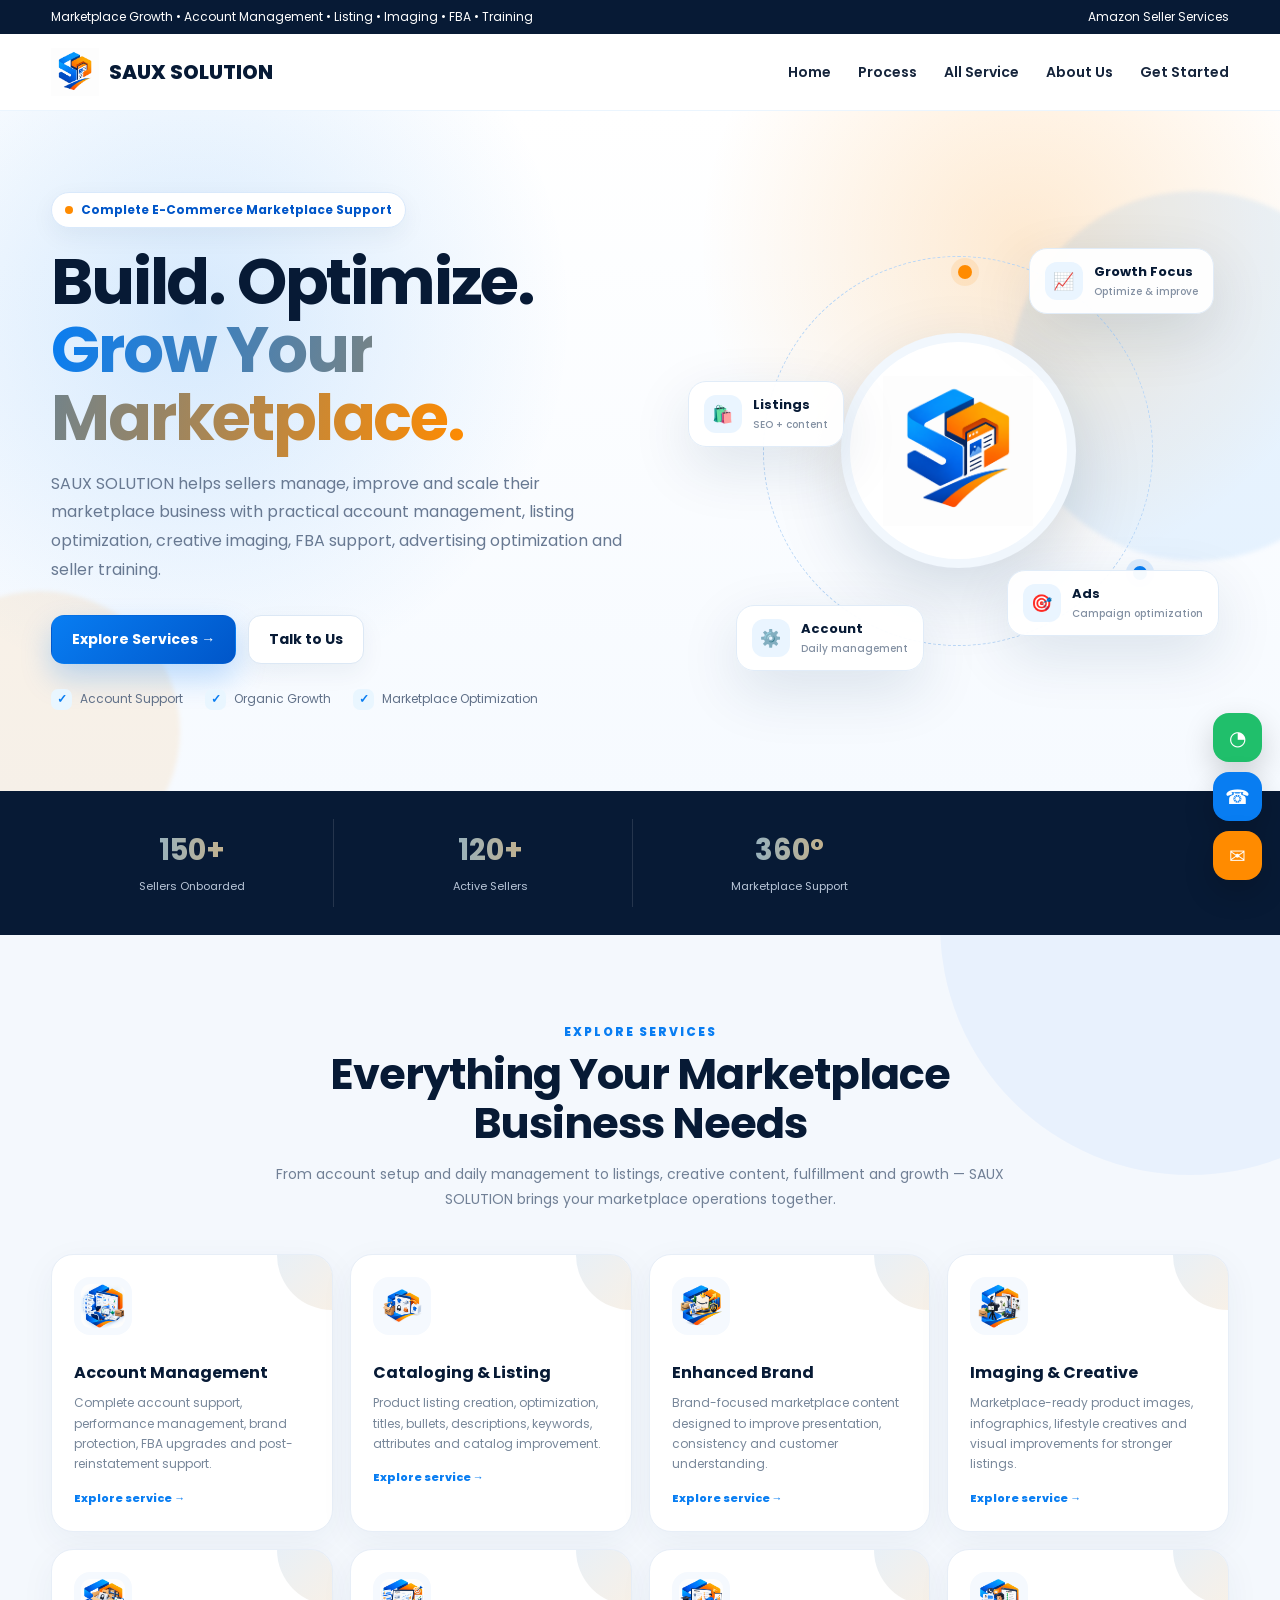
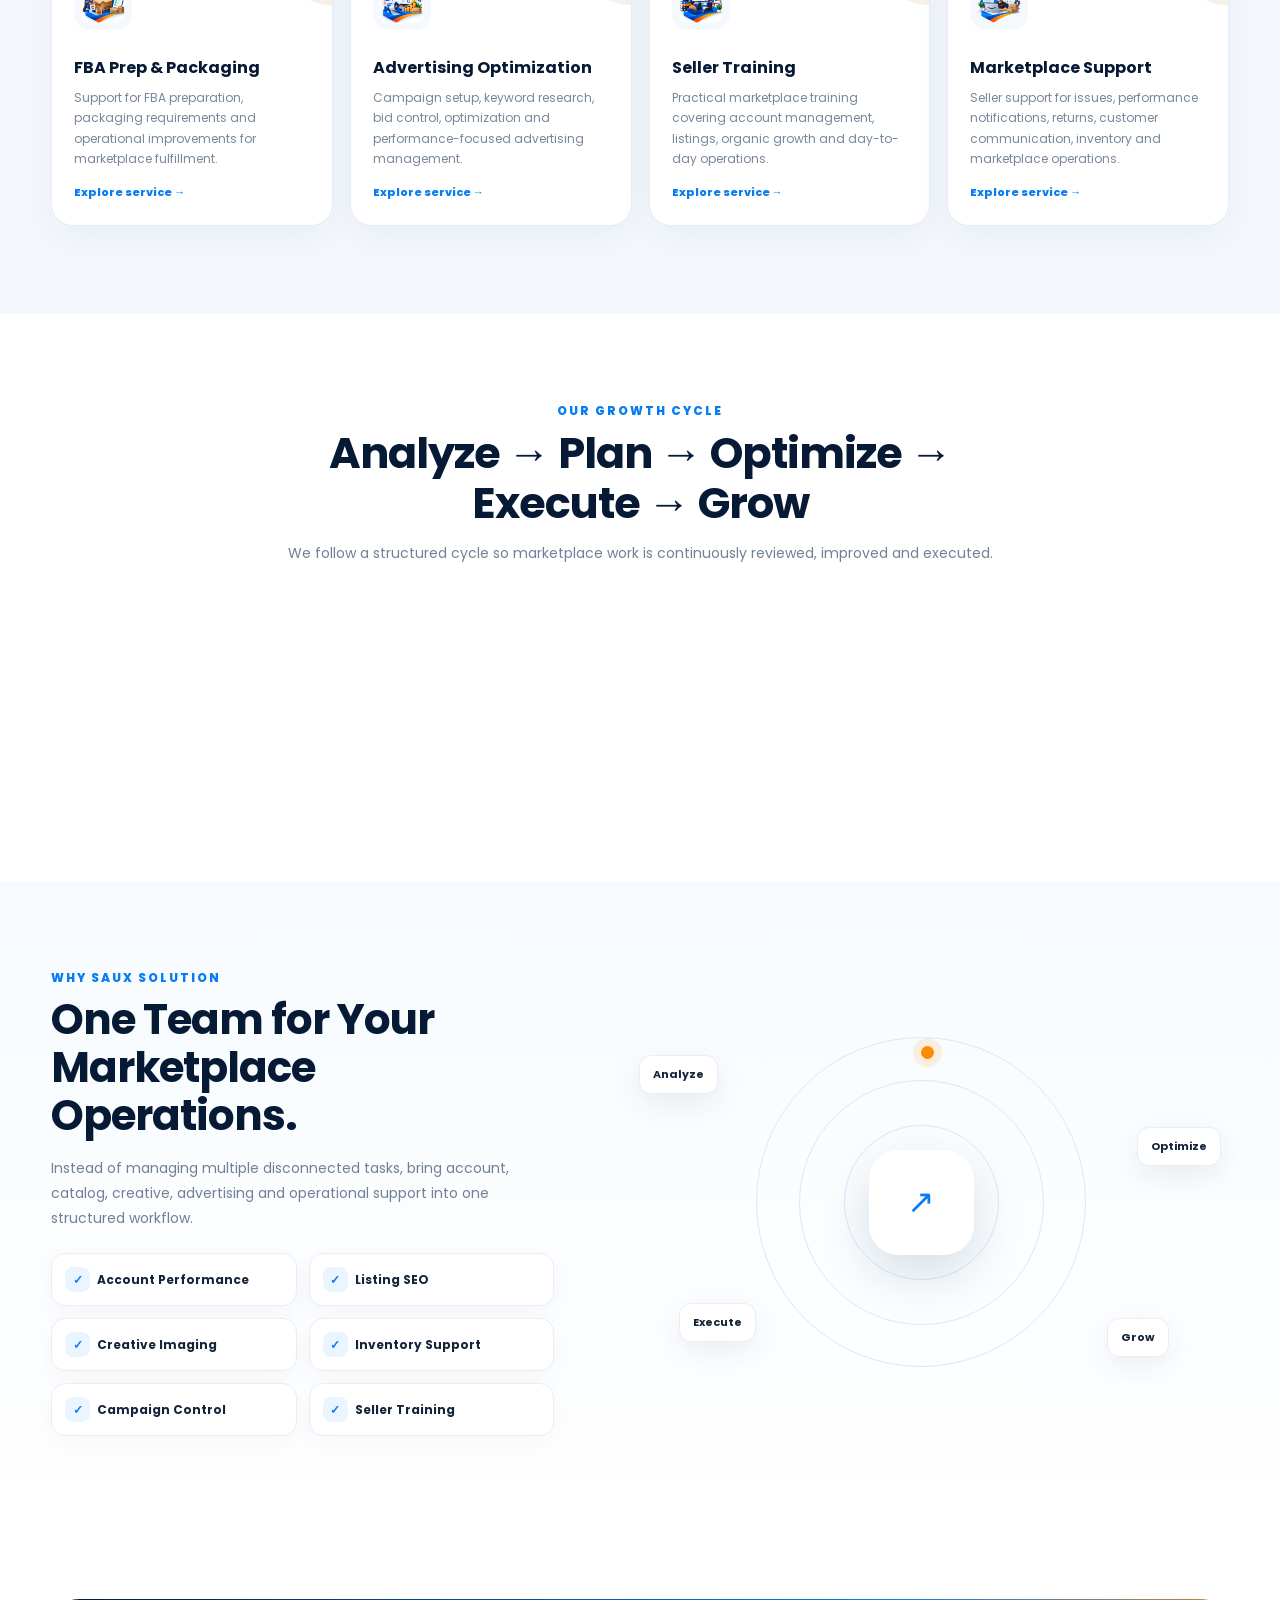
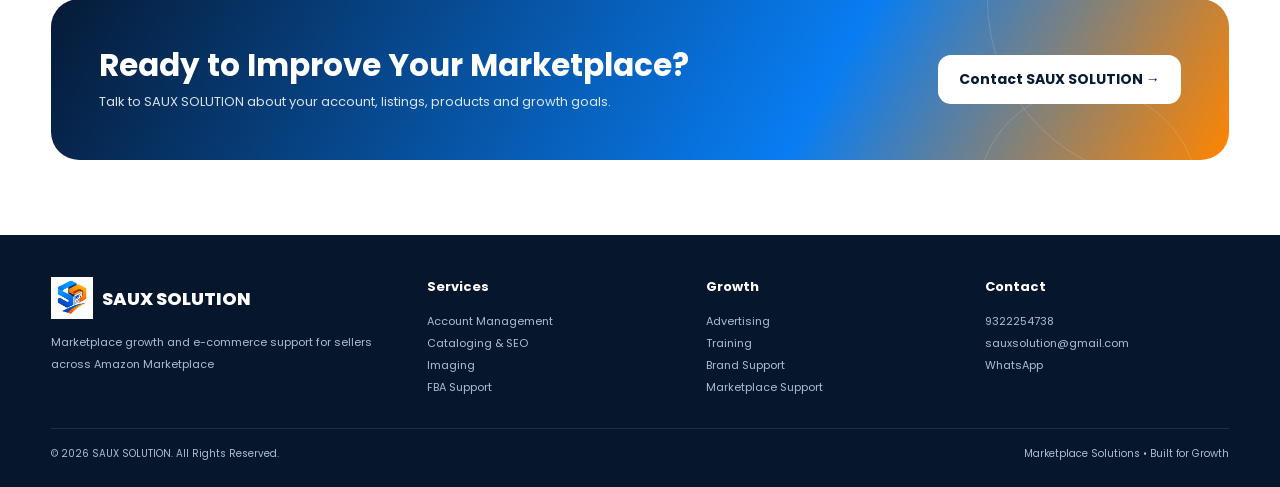
==== commit b6485e7b: "Update index.html" ====
--- a/index.html
+++ b/index.html
@@ -186,7 +186,7 @@
       <a href="#process">Process</a>
       <a href="service.html">All Service</a>
       <a href="about.html">About Us</a>
-      <a class="nav-cta" href="#contact">Get Started</a>
+      <a class="enquiry.html">Get Started</a>
     </nav>
   </div>
 </header>
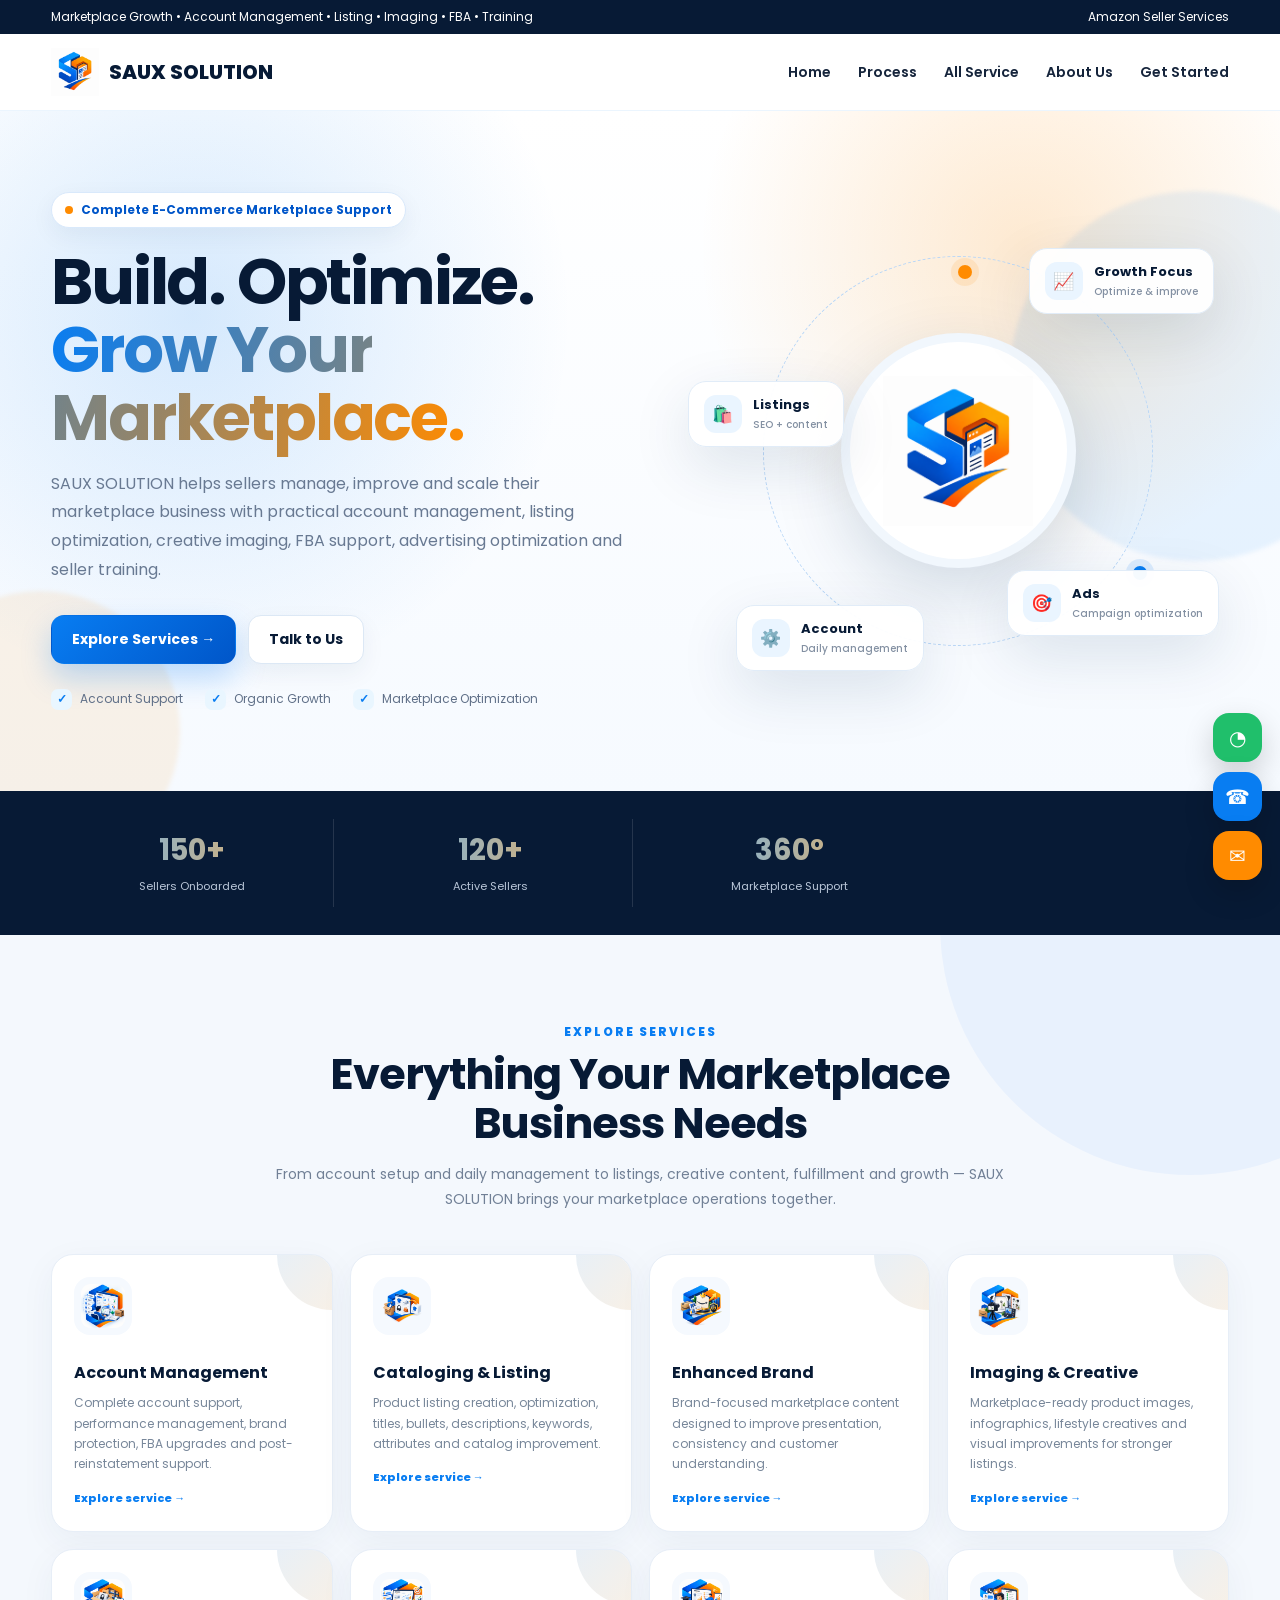
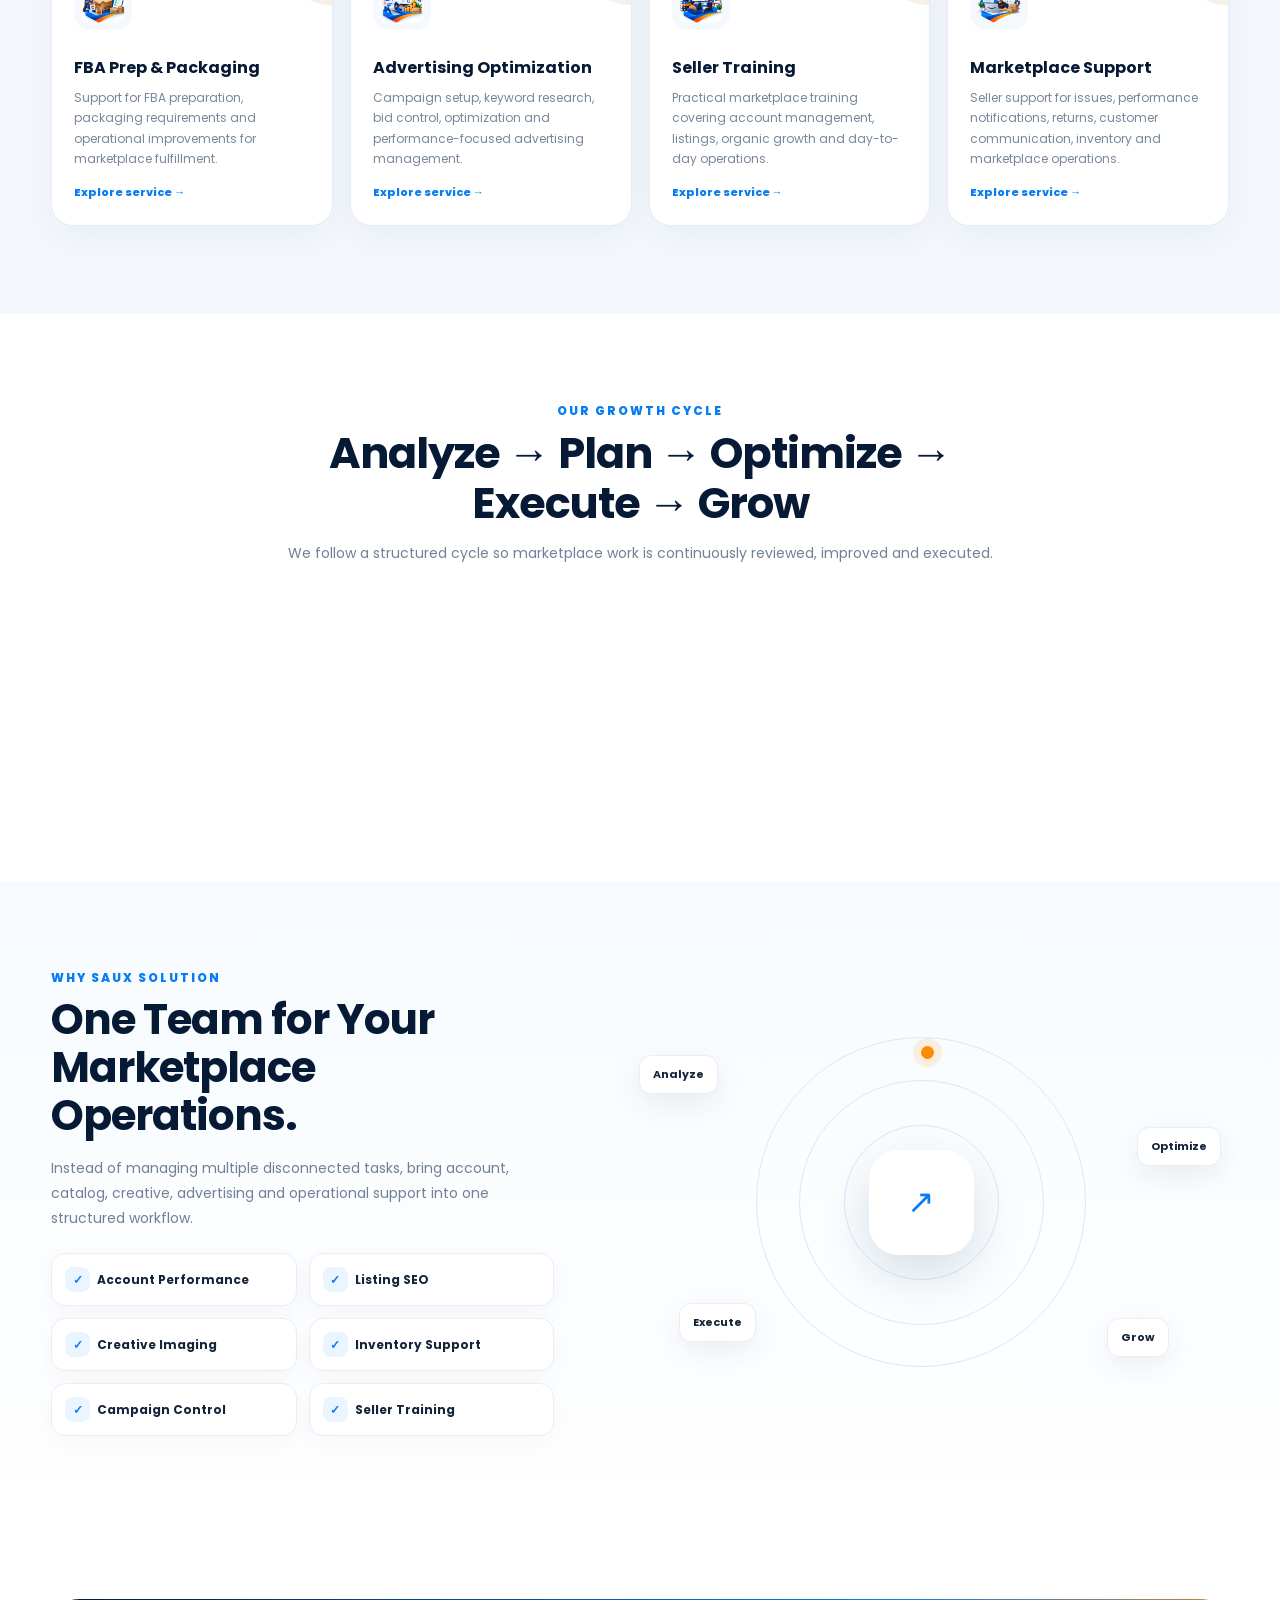
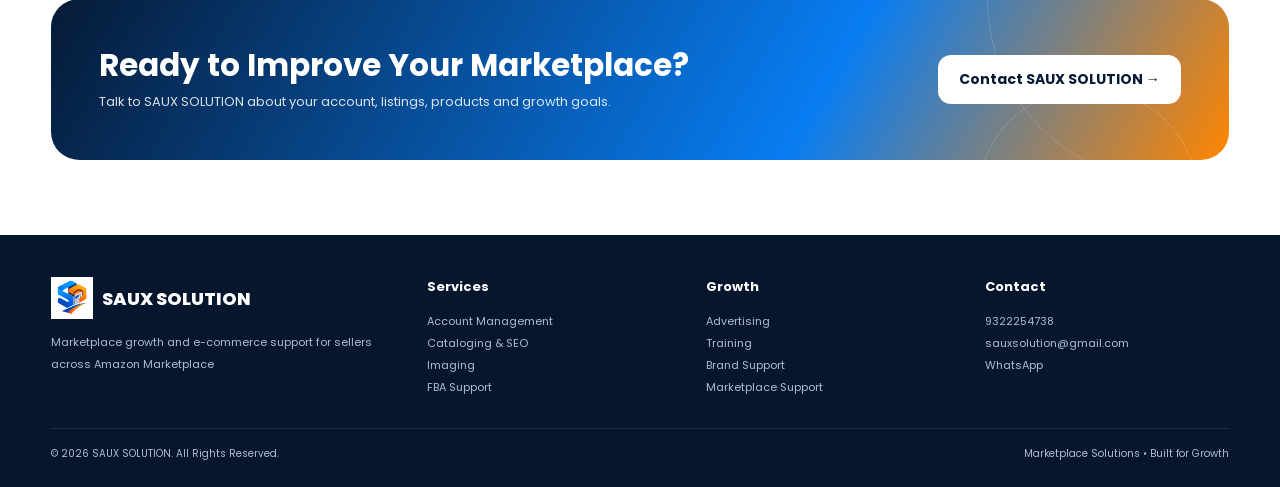
==== commit 07a40fa1: "Update index.html" ====
--- a/index.html
+++ b/index.html
@@ -187,6 +187,7 @@
       <a href="service.html">All Service</a>
       <a href="about.html">About Us</a>
       <a class="enquiry.html">Get Started</a>
+      
     </nav>
   </div>
 </header>
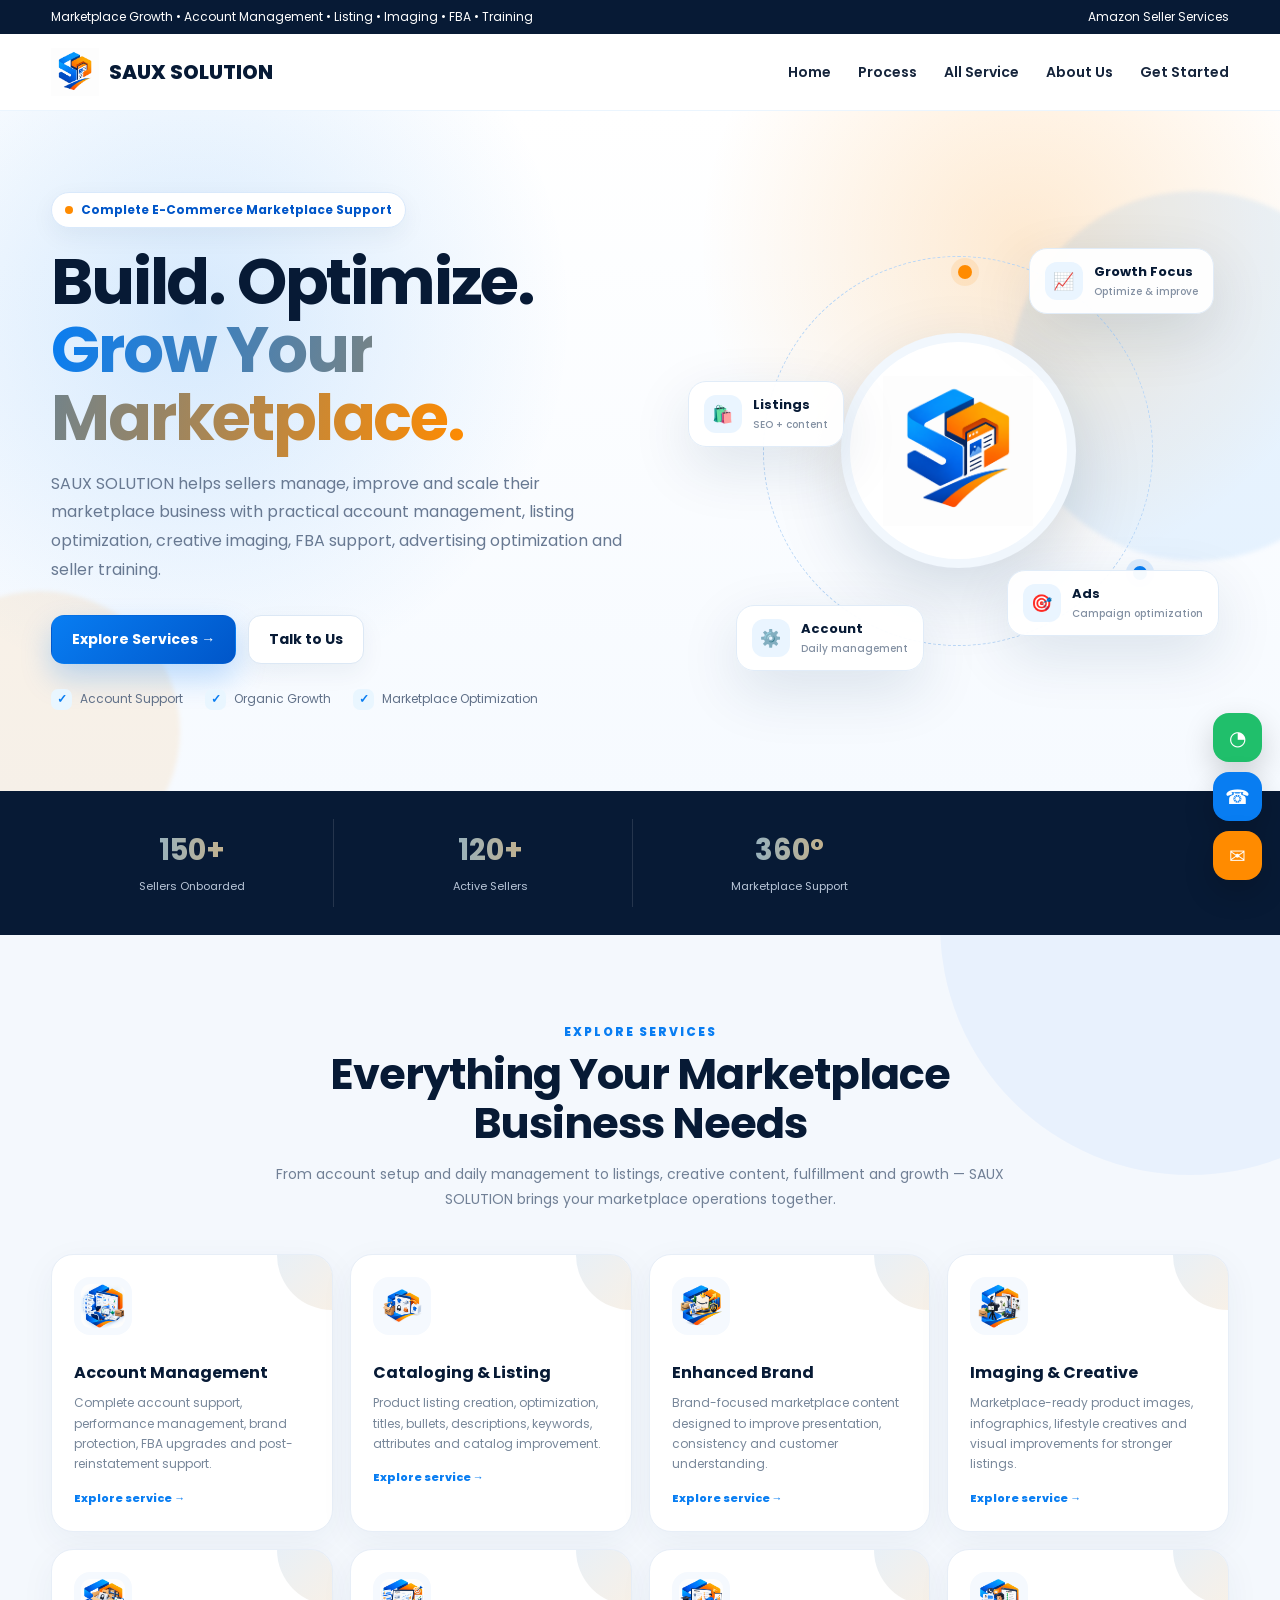
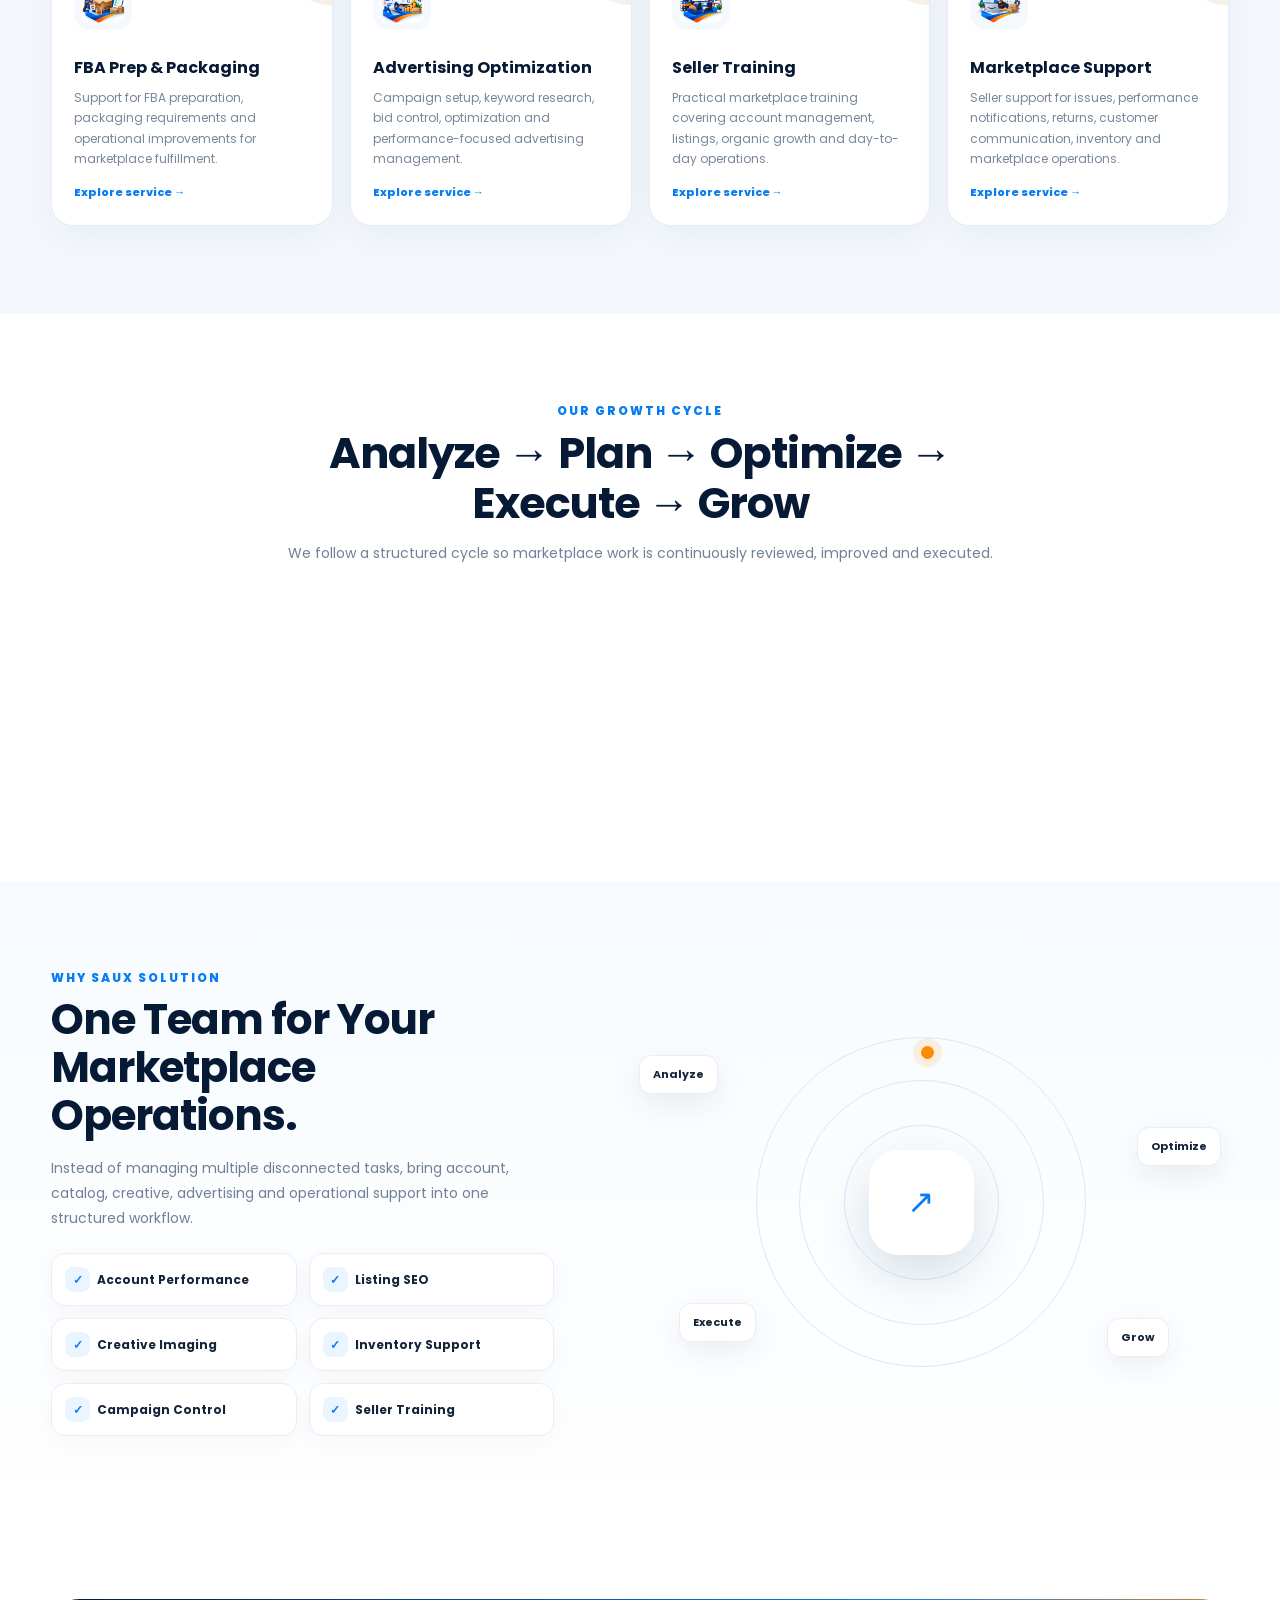
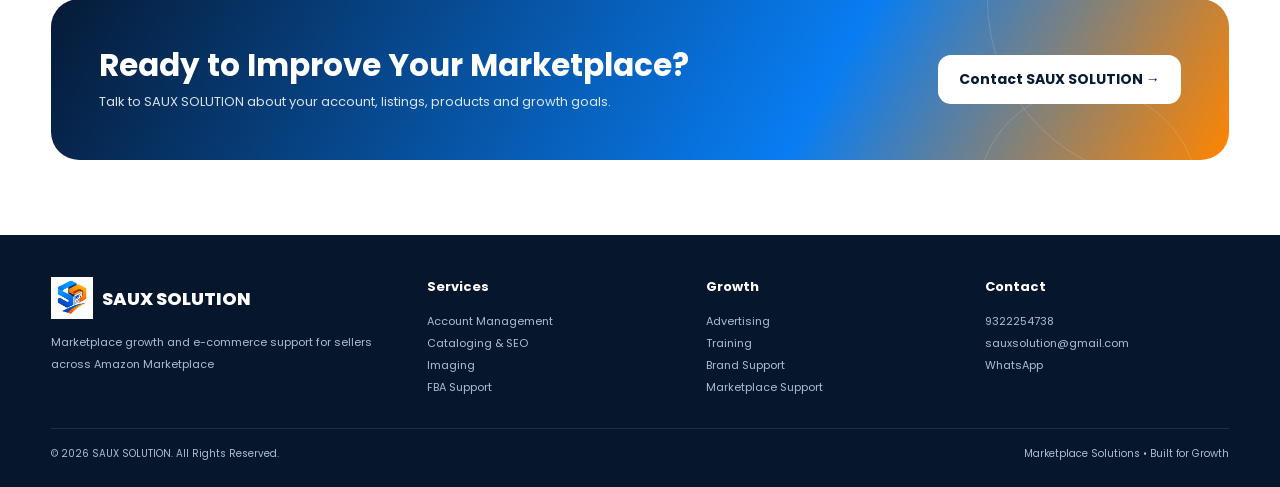
==== commit 5b152d46: "Update index.html" ====
--- a/index.html
+++ b/index.html
@@ -186,7 +186,7 @@
       <a href="#process">Process</a>
       <a href="service.html">All Service</a>
       <a href="about.html">About Us</a>
-      <a class="enquiry.html">Get Started</a>
+      <a href="enquiry.html">Get Started</a>
       
     </nav>
   </div>
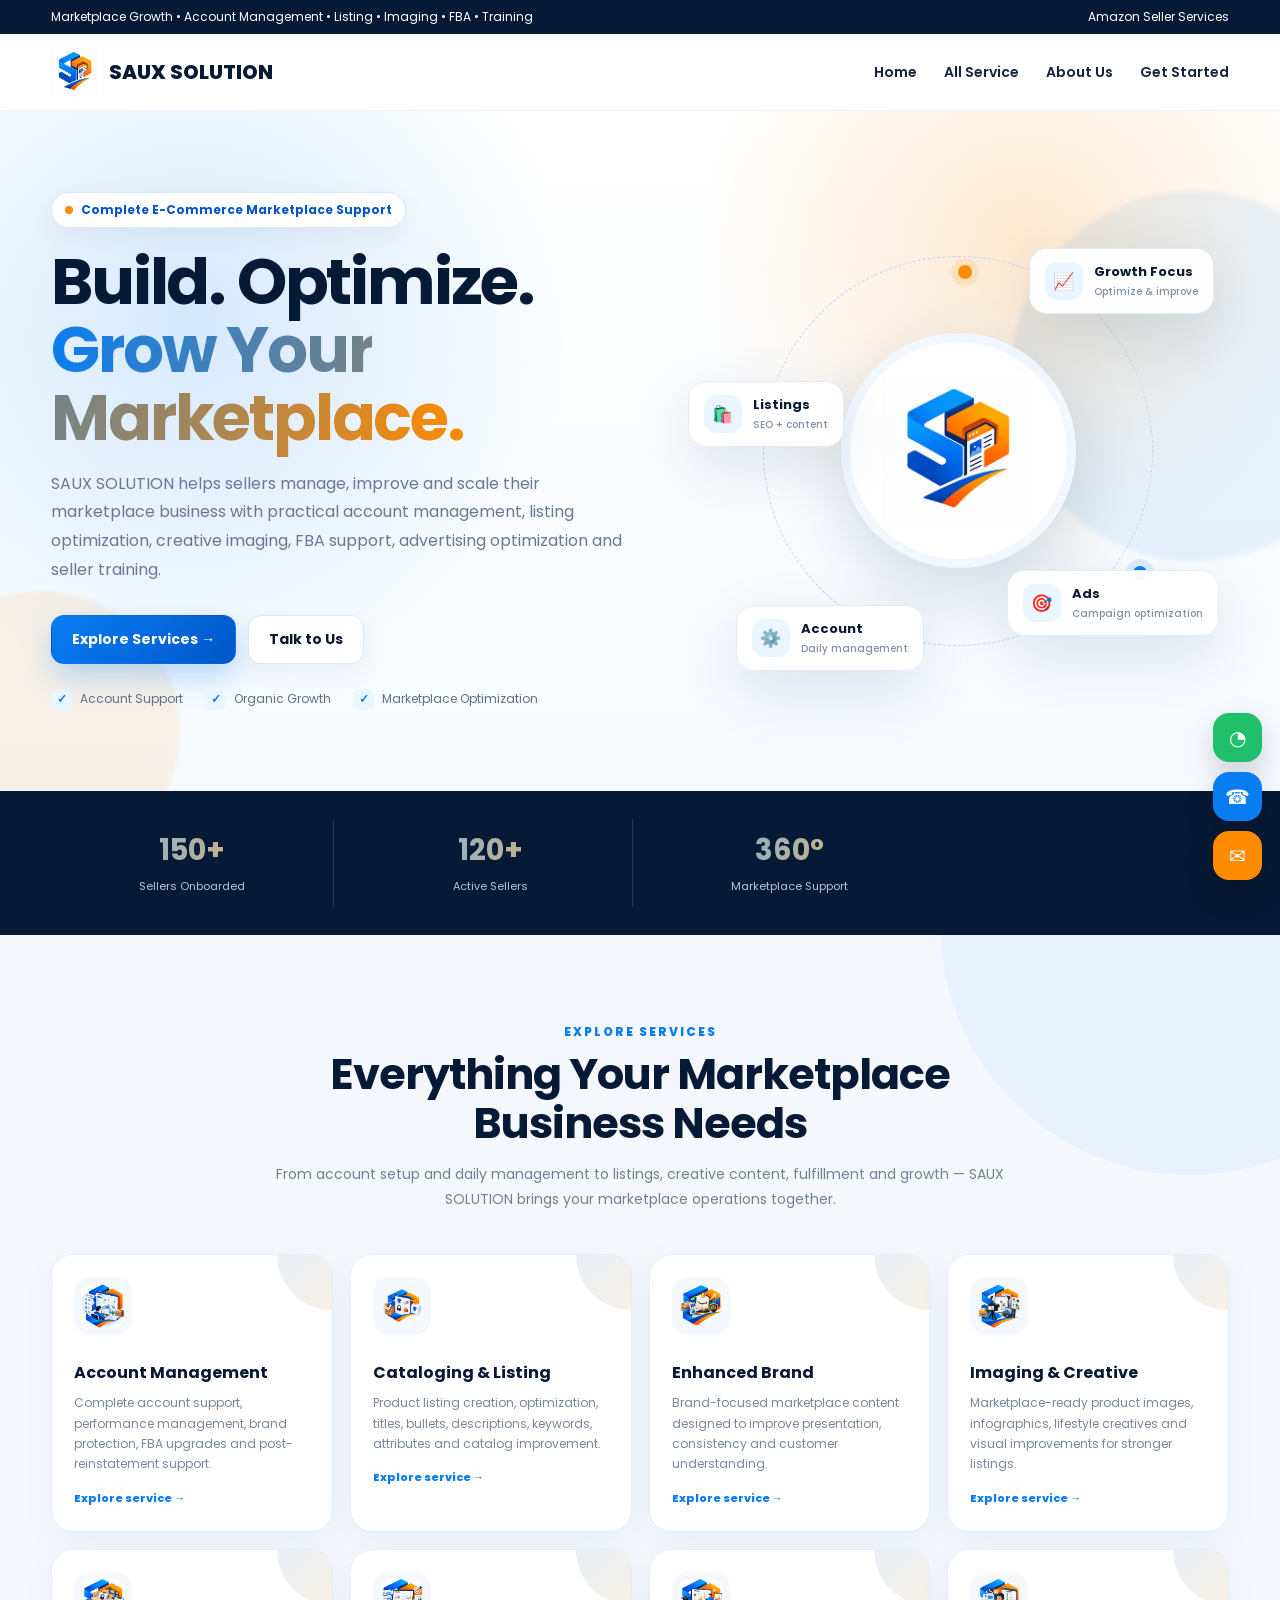
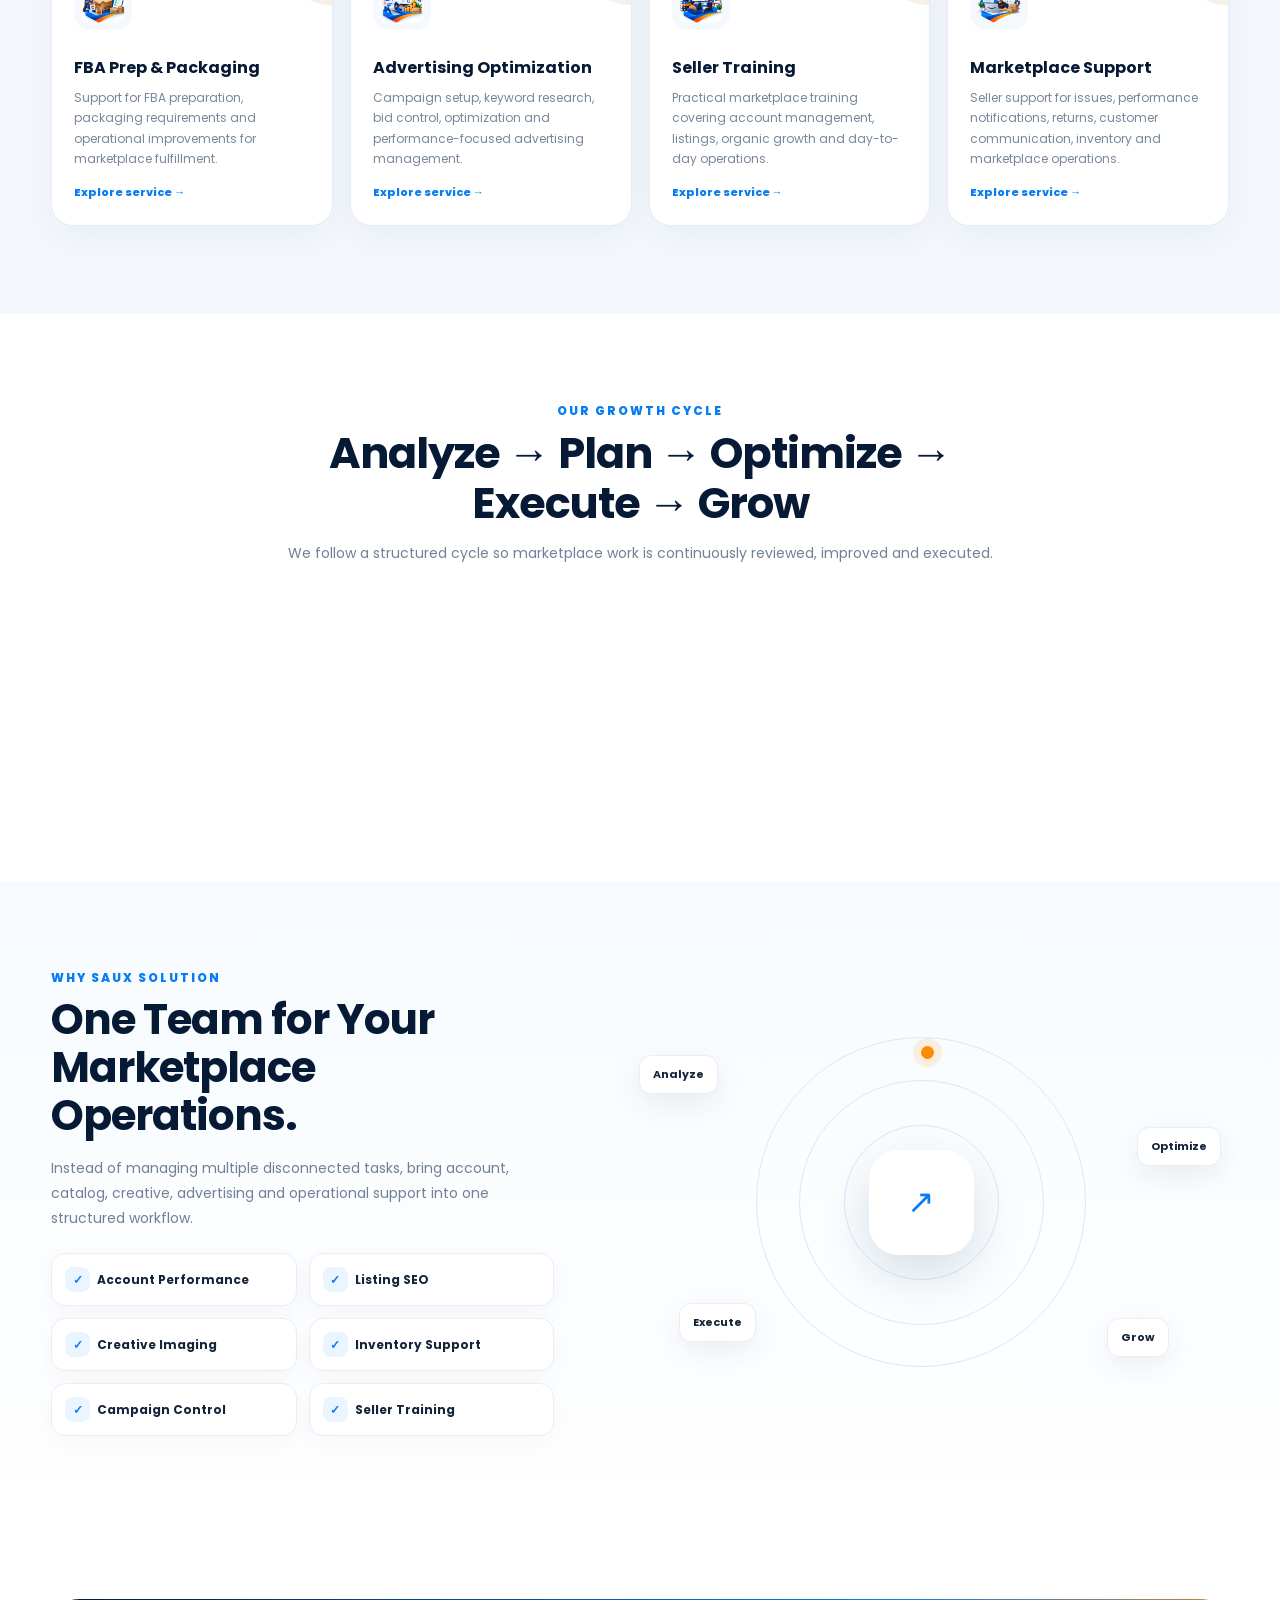
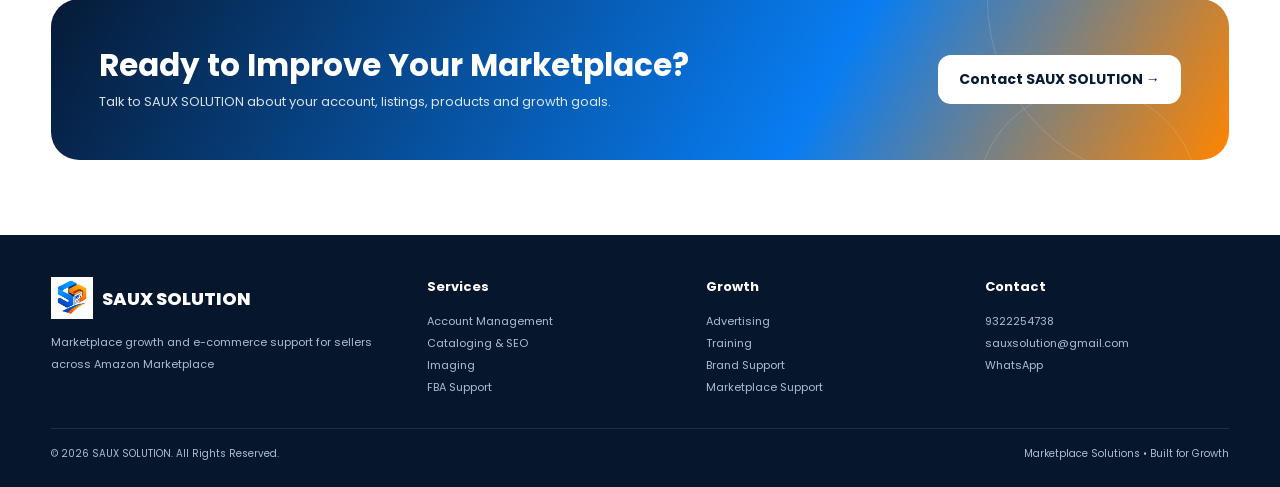
==== commit f05d0f21: "Update index.html" ====
--- a/index.html
+++ b/index.html
@@ -183,7 +183,6 @@
     </a>
     <nav class="navlinks">
       <a href="index.html">Home</a>
-      <a href="#process">Process</a>
       <a href="service.html">All Service</a>
       <a href="about.html">About Us</a>
       <a href="enquiry.html">Get Started</a>
